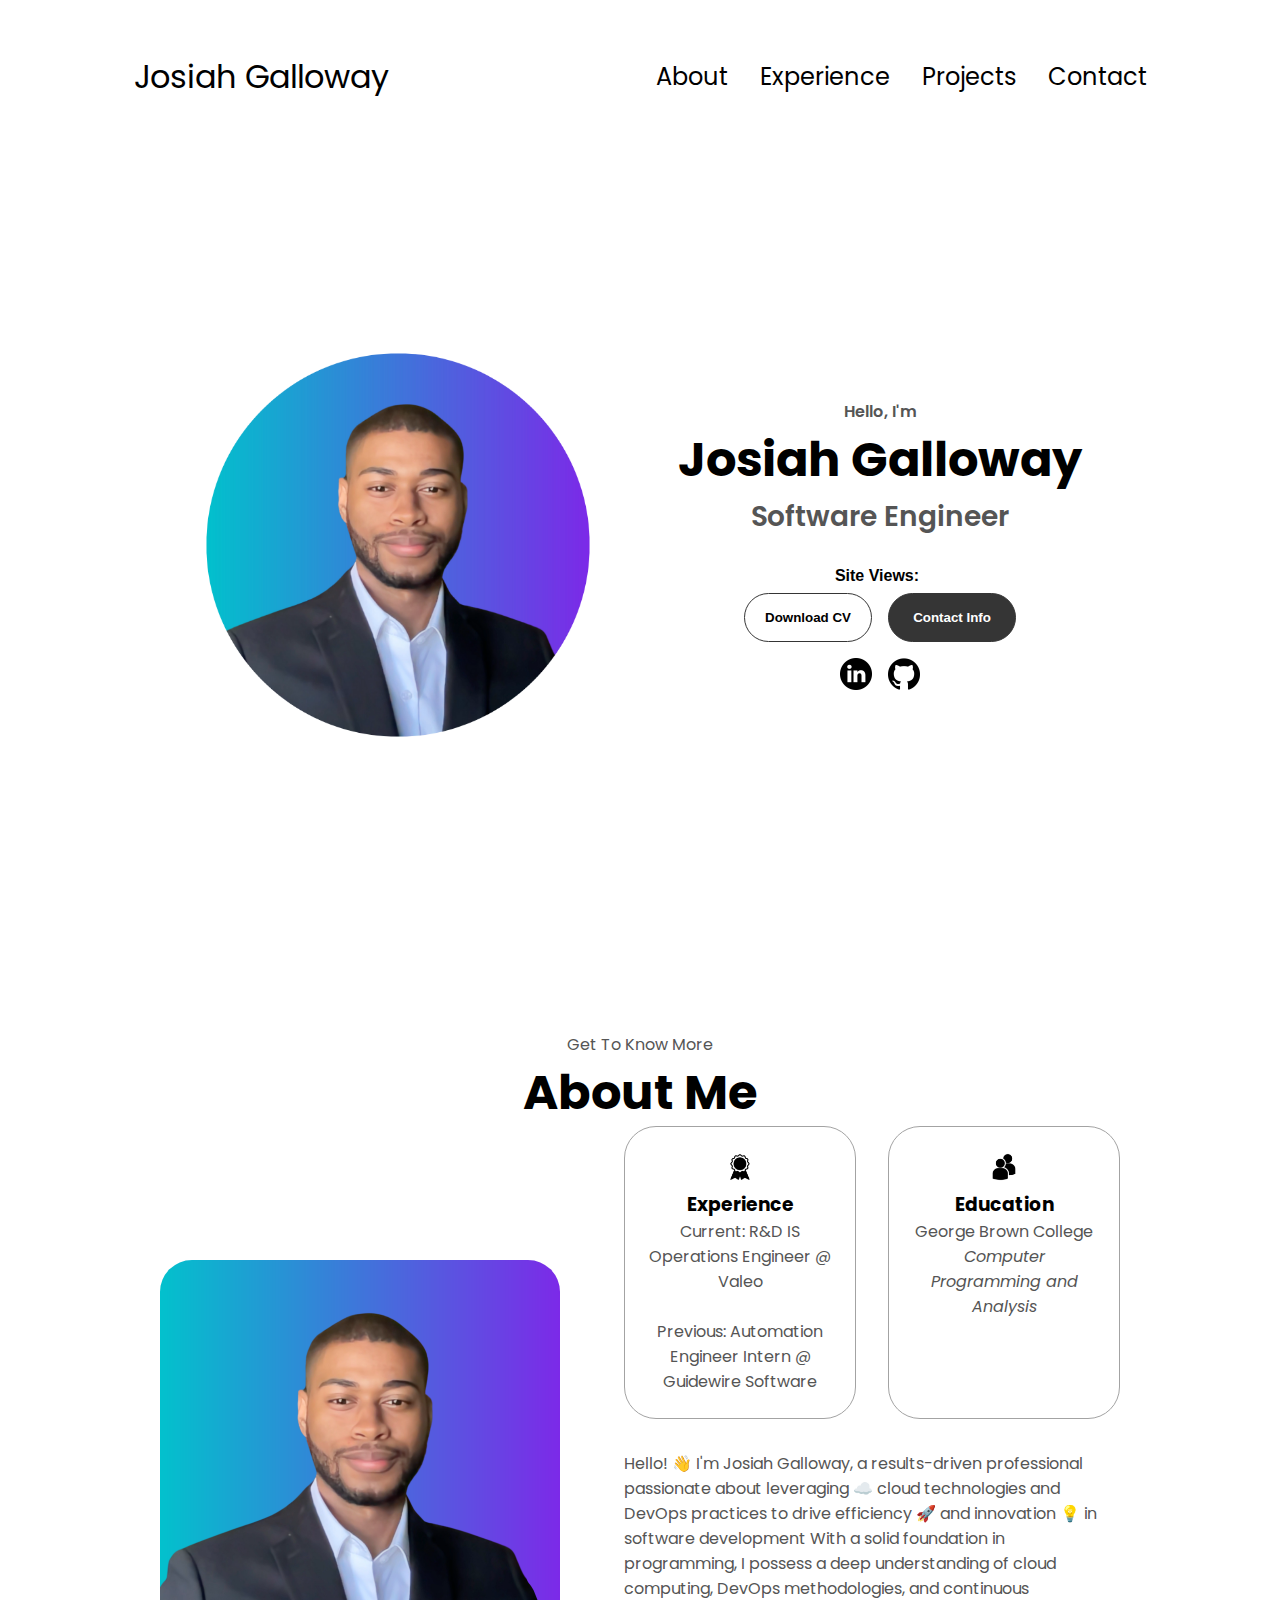
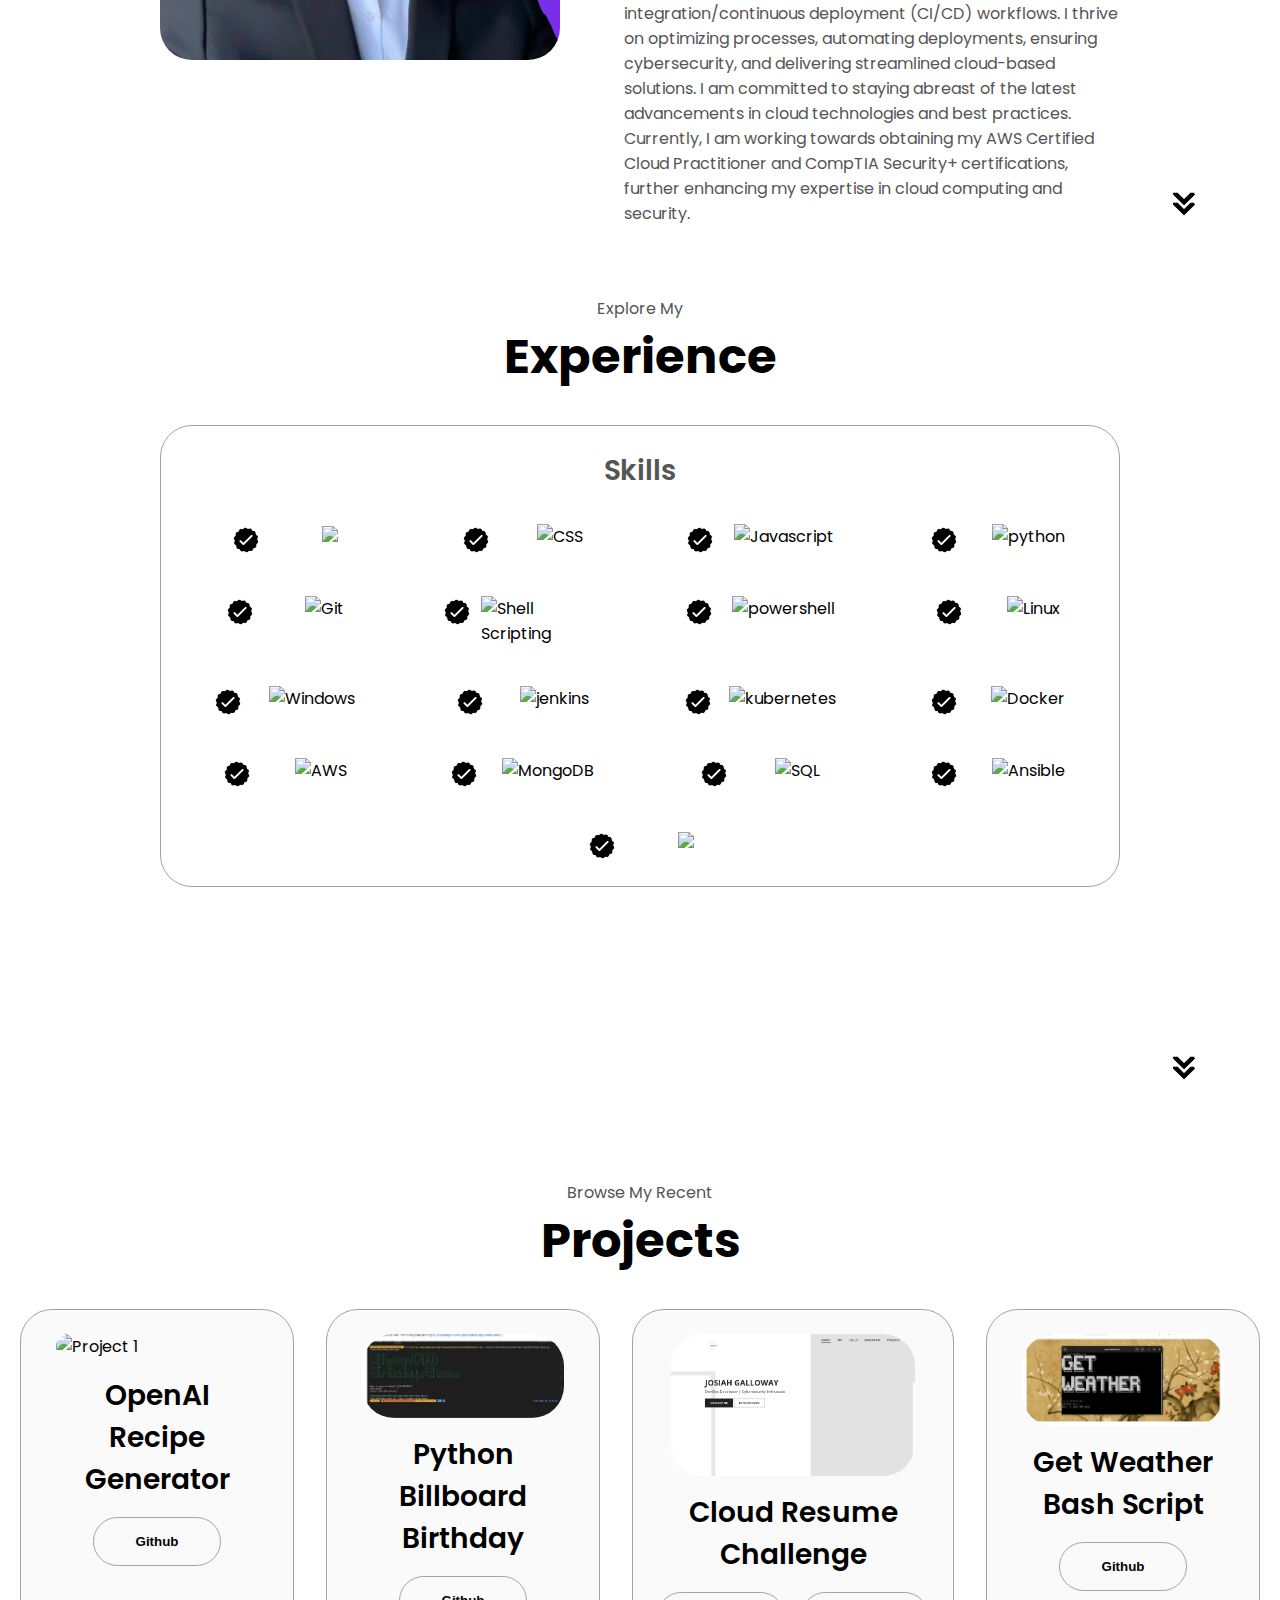
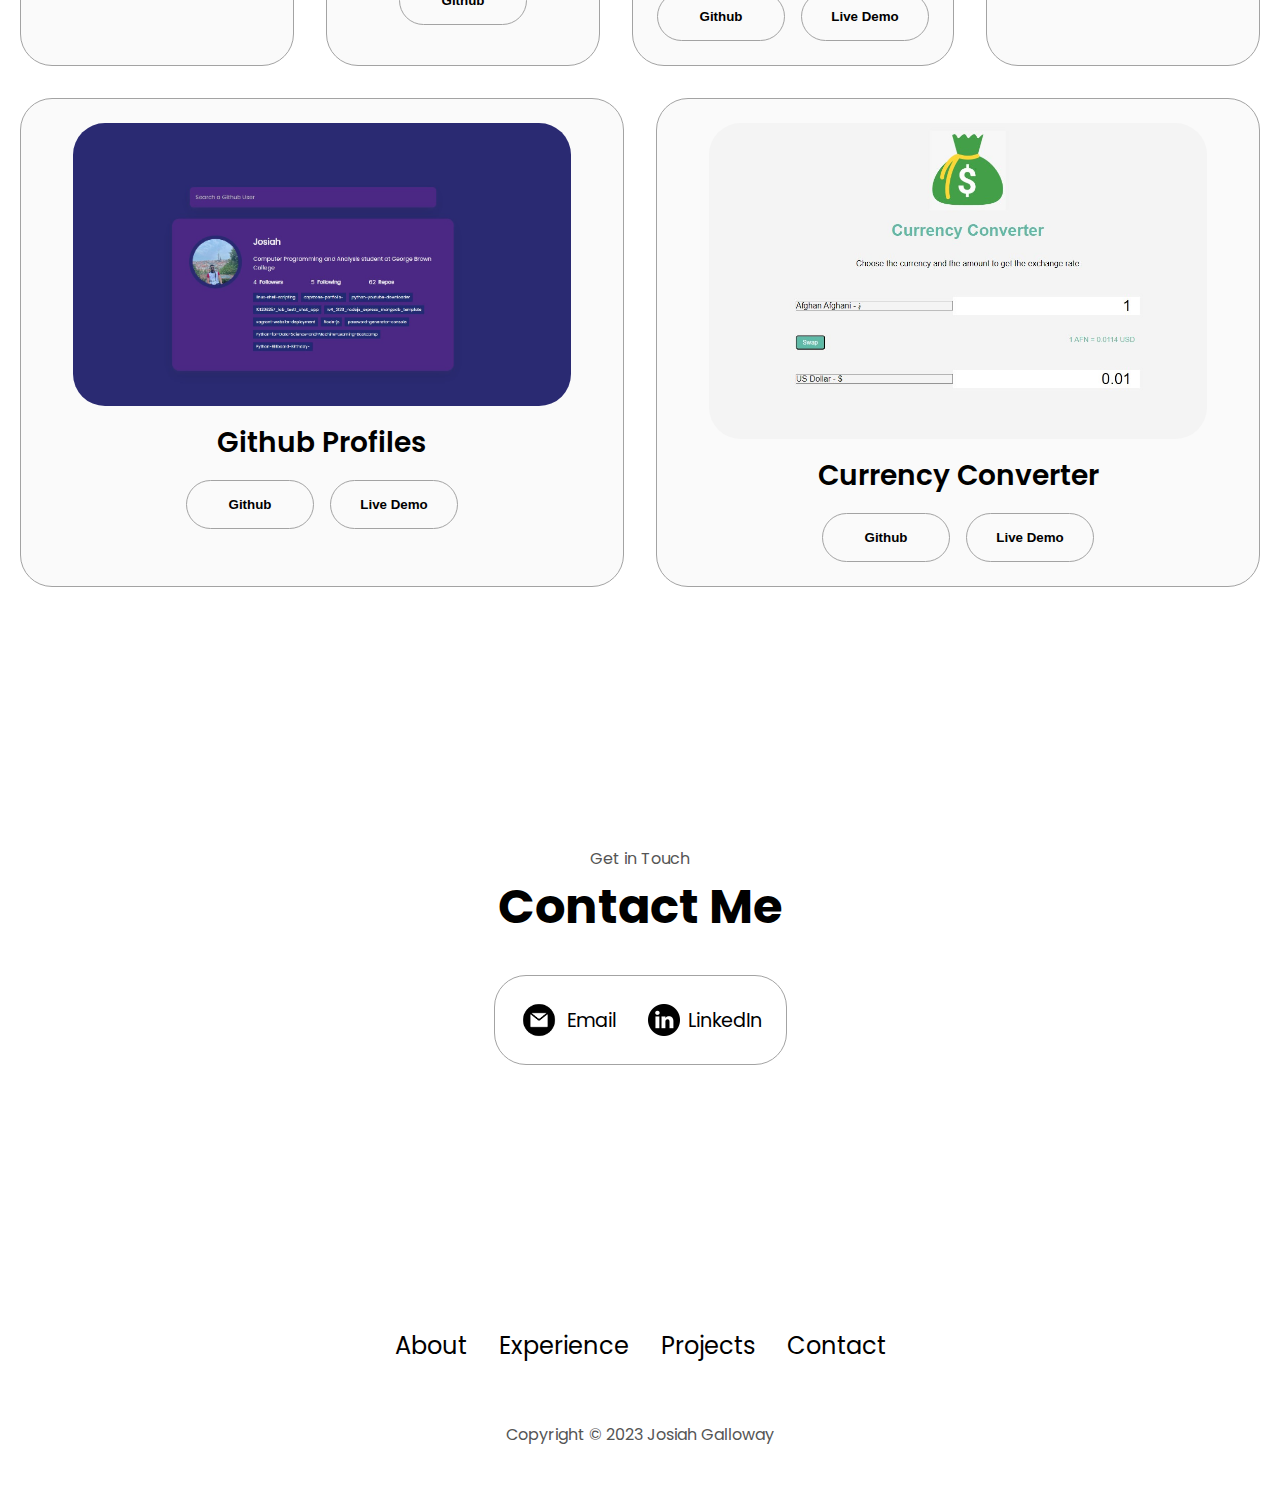
==== site/index.html @ fba03e3a "Updated current job" ====
<!DOCTYPE html>
<html lang="en">
  <head>
    <meta charset="UTF-8" />
    <meta http-equiv="X-UA-Compatible" content="IE=edge" />
    <meta name="viewport" content="width=device-width, initial-scale=1.0" />
    <title>My Portfolio</title>
    <link rel="stylesheet" href="style.css" />
    <link rel="stylesheet" href="mediaqueries.css" />
  </head>
  <body>
    <nav id="desktop-nav">
      <div class="logo">Josiah Galloway</div>
      <div>
        <ul class="nav-links">
          <li><a href="#about">About</a></li>
          <li><a href="#experience">Experience</a></li>
          <li><a href="#projects">Projects</a></li>
          <li><a href="#contact">Contact</a></li>
        </ul>
      </div>
    </nav>
    <nav id="hamburger-nav">
      <div class="logo">Josiah Galloway</div>
      <div class="hamburger-menu">
        <div class="hamburger-icon" onclick="toggleMenu()">
          <span></span>
          <span></span>
          <span></span>
        </div>
        <div class="menu-links">
          <li><a href="#about" onclick="toggleMenu()">About</a></li>
          <li><a href="#experience" onclick="toggleMenu()">Experience</a></li>
          <li><a href="#projects" onclick="toggleMenu()">Projects</a></li>
          <li><a href="#contact" onclick="toggleMenu()">Contact</a></li>
        </div>
      </div>
    </nav>
    <section id="profile">
      <div class="section__pic-container">
        <img src="./assets/profile-pic.png" alt="John Doe profile picture" />
      </div>
      <div class="section__text">
        <p class="section__text__p1">Hello, I'm</p>
        <h1 class="title">Josiah Galloway</h1>
        <p class="section__text__p2">Software Engineer</p>
        <div class="counter-number">
          <span class="counter-label">Site Views:</span>
          <span class="counter-value"></span>
        </div>
        <div class="btn-container">
          <button
            class="btn btn-color-2"
            onclick="window.open('https://www.dropbox.com/scl/fi/fxc3a1c28f8362hb5xcag/josiah-galloway-resume.pdf?rlkey=epfnj9c751w9txnkxycjwd8m3&dl=0')"
          >
            Download CV
          </button>
          <button class="btn btn-color-1" onclick="location.href='./#contact'">
            Contact Info
          </button>
        </div>
        <div id="socials-container">
          <img
            src="./assets/linkedin.png"
            alt="My LinkedIn profile"
            class="icon"
            onclick="location.href='https://www.linkedin.com/in/josiah-galloway/'"
            target="_blank"
          />
          <img
            src="./assets/github.png"
            alt="My Github profile"
            class="icon"
            onclick="location.href='https://github.com/josiah34'"
          />
        </div>
      </div>
    </section>
    <section id="about">
      <p class="section__text__p1">Get To Know More</p>
      <h1 class="title">About Me</h1>
      <div class="section-container">
        <div class="section__pic-container">
          <img
            src="./assets/about-pic.png"
            alt="Profile picture"
            class="about-pic"
          />
        </div>
        <div class="about-details-container">
          <div class="about-containers">
            <div class="details-container">
              <img
                src="./assets/experience.png"
                alt="Experience icon"
                class="icon"
              />
              <h3>Experience</h3>
              <p>Current: R&D IS Operations Engineer @ Valeo</p>
              <br />
              <p>Previous: Automation Engineer Intern @ Guidewire Software</p>
            </div>
            <div class="details-container">
              <img
                src="./assets/education.png"
                alt="Education icon"
                class="icon"
              />
              <h3>Education</h3>
              <p>George Brown College</p>
              <p><i>Computer Programming and Analysis</i></p>
            </div>
          </div>
          <div class="text-container">
            <p>
              Hello! 👋 I'm Josiah Galloway, a results-driven professional passionate about leveraging ☁️ cloud technologies and DevOps practices to drive efficiency 🚀 and innovation 💡 in software development

              With a solid foundation in programming, I possess a deep understanding of cloud computing, DevOps methodologies, and continuous integration/continuous deployment (CI/CD) workflows. I thrive on optimizing processes, automating deployments, ensuring cybersecurity, and delivering streamlined cloud-based solutions.
              
              I am committed to staying abreast of the latest advancements in cloud technologies and best practices. Currently, I am working towards obtaining my AWS Certified Cloud Practitioner and CompTIA Security+ certifications, further enhancing my expertise in cloud computing and security.
              
          </div>
        </div>
      </div>
      <img
        src="./assets/arrow.png"
        alt="Arrow icon"
        class="icon arrow"
        onclick="location.href='./#experience'"
      />
    </section>
    <section id="experience">
      <p class="section__text__p1">Explore My</p>
      <h1 class="title">Experience</h1>
      <div class="experience-details-container">
        <div class="about-containers">
          <div class="details-container">
            <h2 class="experience-sub-title">Skills</h2>
            <div class="article-container">
              <article>
                <img
                  src="./assets/checkmark.png"
                  alt="Experience icon"
                  class="icon"
                />
                <div>
                  <img
                    src="https://img.shields.io/badge/html5-%23E34F26.svg?style=for-the-badge&logo=html5&logoColor=white"
                  />
                </div>
              </article>
              <article>
                <img
                  src="./assets/checkmark.png"
                  alt="Experience icon"
                  class="icon"
                />
                <div>
                  <img
                    src="https://img.shields.io/badge/css3-%231572B6.svg?style=for-the-badge&logo=css3&logoColor=white"
                    alt="CSS"
                  />
                </div>
              </article>
              <article>
                <img
                  src="./assets/checkmark.png"
                  alt="Experience icon"
                  class="icon"
                />
                <div>
                  <img
                    src="https://img.shields.io/badge/javascript-%23323330.svg?style=for-the-badge&logo=javascript&logoColor=%23F7DF1E"
                    alt="Javascript"
                  />
                </div>
              </article>
              <article>
                <img
                  src="./assets/checkmark.png"
                  alt="Experience icon"
                  class="icon"
                />
                <div>
                  <img
                    src="https://img.shields.io/badge/python-3670A0?style=for-the-badge&logo=python&logoColor=ffdd54"
                    alt="python"
                  />
                </div>
              </article>
              <article>
                <img
                  src="./assets/checkmark.png"
                  alt="Experience icon"
                  class="icon"
                />
                <div>
                  <img
                    src="https://img.shields.io/badge/git-%23F05033.svg?style=for-the-badge&logo=git&logoColor=white"
                    alt="Git"
                  />
                </div>
              </article>
              <article>
                <img
                  src="./assets/checkmark.png"
                  alt="Experience icon"
                  class="icon"
                />
                <div>
                  <img
                    src="https://img.shields.io/badge/shell_script-%23121011.svg?style=for-the-badge&logo=gnu-bash&logoColor=white"
                    alt="Shell Scripting"
                  />
                </div>
              </article>
              <article>
                <img
                  src="./assets/checkmark.png"
                  alt="Experience icon"
                  class="icon"
                />
                <div>
                  <img
                    src="https://img.shields.io/badge/PowerShell-%235391FE.svg?style=for-the-badge&logo=powershell&logoColor=white"
                    alt="powershell"
                  />
                </div>
              </article>
              <article>
                <img
                  src="./assets/checkmark.png"
                  alt="Experience icon"
                  class="icon"
                />
                <div>
                  <img
                    src="https://img.shields.io/badge/Linux-FCC624?style=for-the-badge&logo=linux&logoColor=black"
                    alt="Linux"
                  />
                </div>
              </article>
              <article>
                <img
                  src="./assets/checkmark.png"
                  alt="Experience icon"
                  class="icon"
                />
                <div>
                  <img
                    src="https://img.shields.io/badge/Windows-0078D6?style=for-the-badge&logo=windows&logoColor=white"
                    alt="Windows"
                  />
                </div>
              </article>
              <article>
                <img
                  src="./assets/checkmark.png"
                  alt="Experience icon"
                  class="icon"
                />
                <div>
                  <img
                    src="https://img.shields.io/badge/jenkins-%232C5263.svg?style=for-the-badge&logo=jenkins&logoColor=white"
                    alt="jenkins"
                  />
                </div>
              </article>
              <article>
                <img
                  src="./assets/checkmark.png"
                  alt="Experience icon"
                  class="icon"
                />
                <div>
                  <img
                    src="https://img.shields.io/badge/kubernetes-%23326ce5.svg?style=for-the-badge&logo=kubernetes&logoColor=white"
                    alt="kubernetes"
                  />
                </div>
              </article>
              <article>
                <img
                  src="./assets/checkmark.png"
                  alt="Experience icon"
                  class="icon"
                />
                <div>
                  <img
                    src="https://img.shields.io/badge/docker-%230db7ed.svg?style=for-the-badge&logo=docker&logoColor=white"
                    alt="Docker"
                  />
                </div>
              </article>
              <article>
                <img
                  src="./assets/checkmark.png"
                  alt="Experience icon"
                  class="icon"
                />
                <div>
                  <img
                    src="https://img.shields.io/badge/AWS-%23FF9900.svg?style=for-the-badge&logo=amazon-aws&logoColor=white"
                    alt="AWS"
                  />
                </div>
              </article>
              <article>
                <img
                  src="./assets/checkmark.png"
                  alt="Experience icon"
                  class="icon"
                />
                <div>
                  <img
                    src="https://img.shields.io/badge/MongoDB-%234ea94b.svg?style=for-the-badge&logo=mongodb&logoColor=white"
                    alt="MongoDB"
                  />
                </div>
              </article>
              <article>
                <img
                  src="./assets/checkmark.png"
                  alt="Experience icon"
                  class="icon"
                />
                <div>
                  <img
                    src="https://img.shields.io/badge/mysql-%2300f.svg?style=for-the-badge&logo=mysql&logoColor=white"
                    alt="SQL"
                  />
                </div>
              </article>
              <article>
                <img
                  src="./assets/checkmark.png"
                  alt="Experience icon"
                  class="icon"
                />
                <div>
                  <img
                    src="https://img.shields.io/badge/Ansible-000000?style=for-the-badge&logo=ansible&logoColor=white"
                    alt="Ansible"
                  />
                </div>
              </article>
              <article>
                <img
                  src="./assets/checkmark.png"
                  alt="Experience icon"
                  class="icon"
                />
                <div>
                  <img
                    src="https://img.shields.io/badge/Terraform-7B42BC?style=for-the-badge&logo=terraform&logoColor=white"
                  />
                </div>
              </article>
            </div>
          </div>
        </div>
      </div>
      <img
        src="./assets/arrow.png"
        alt="Arrow icon"
        class="icon arrow"
        onclick="location.href='./#projects'"
      />
    </section>
    
    <section id="projects">
      <p class="section__text__p1">Browse My Recent</p>
      <h1 class="title">Projects</h1>
      <div class="experience-details-container">
        <div class="about-containers">
          <div class="details-container color-container">
            <div class="article-container">
              <img
                src="./assets/recipe-generator.gif"
                alt="Project 1"
                class="project-img"
              />
            </div>
            <h2 class="experience-sub-title project-title">
              OpenAI Recipe Generator
            </h2>
            <div class="btn-container">
              <button
                class="btn btn-color-2 project-btn"
                onclick="location.href='https://github.com/josiah34/openai_recipe_generator'"
              >
                Github
              </button>
            </div>
          </div>
          <div class="details-container color-container">
            <div class="article-container">
              <img
                src="./assets/birthday-album.jpg"
                alt="Project 2"
                class="project-img"
              />
            </div>
            <h2 class="experience-sub-title project-title">
              Python Billboard Birthday
            </h2>
            <div class="btn-container">
              <button
                class="btn btn-color-2 project-btn"
                onclick="location.href='https://github.com/josiah34/Python-Billboard-Birthday-'"
              >
                Github
              </button>
              <!-- <button
                class="btn btn-color-2 project-btn"
                onclick="location.href='https://github.com/'"
              >
                Live Demo
              </button> -->
            </div>
          </div>
          <div class="details-container color-container">
            <div class="article-container">
              <img
                src="./assets/cloud-resume.png"
                alt="Project 3"
                class="project-img"
              />
            </div>
            <h2 class="experience-sub-title project-title">
              Cloud Resume Challenge
            </h2>
            <div class="btn-container">
              <button
                class="btn btn-color-2 project-btn"
                onclick="location.href='https://github.com/josiah34/cloud-resume-challenge'"
              >
                Github
              </button>
              <button
                class="btn btn-color-2 project-btn"
                onclick="location.href='https://resume.josiah-galloway.ca/'"
              >
                Live Demo
              </button>
            </div>
          </div>
          <div class="details-container color-container">
            <div class="article-container">
              <img
                src="./assets/get-weather.jpg"
                alt="Project 4"
                class="project-img"
              />
            </div>
            <h2 class="experience-sub-title project-title">
              Get Weather Bash Script
            </h2>
            <div class="btn-container">
              <button
                class="btn btn-color-2 project-btn"
                onclick="location.href='https://github.com/josiah34/linux-shell-scripting'"
              >
                Github
              </button>
              <!-- <button
                class="btn btn-color-2 project-btn"
                onclick="location.href='https://github.com/'"
              >
                Live Demo
              </button> -->
            </div>
          </div>
          <div class="details-container color-container">
            <div class="article-container">
              <img
                src="./assets/github-profile.jpg"
                alt="Project 5"
                class="project-img"
              />
            </div>
            <h2 class="experience-sub-title project-title">Github Profiles</h2>
            <div class="btn-container">
              <button
                class="btn btn-color-2 project-btn"
                onclick="location.href='https://github.com/josiah34/github-profiles'"
              >
                Github
              </button>
              <button
                class="btn btn-color-2 project-btn"
                onclick="location.href='https://josiah34.github.io/github-profiles/'"
              >
                Live Demo
              </button>
            </div>
          </div>
          <div class="details-container color-container">
            <div class="article-container">
              <img
                src="./assets/currency-converter.jpg"
                alt="Project 6"
                class="project-img"
              />
            </div>
            <h2 class="experience-sub-title project-title">
              Currency Converter
            </h2>
            <div class="btn-container">
              <button
                class="btn btn-color-2 project-btn"
                onclick="location.href='https://github.com/josiah34/currency-exchange'"
              >
                Github
              </button>
              <button
                class="btn btn-color-2 project-btn"
                onclick="location.href='https://josiah34.github.io/currency-exchange/'"
              >
                Live Demo
              </button>
            </div>
          </div>
        </div>
      </div>
      <img
        src="./assets/arrow.png"
        alt="Arrow icon"
        class="icon arrow"
        onclick="location.href='./#projects'"
      />
    </section>
    <section id="contact">
      <p class="section__text__p1">Get in Touch</p>
      <h1 class="title">Contact Me</h1>
      <div class="contact-info-upper-container">
        <div class="contact-info-container">
          <img
            src="./assets/email.png"
            alt="Email icon"
            class="icon contact-icon email-icon"
            onclick="location.href='mailto:josiah.galloway37@gmail.com';"
          />
          <p><a href="mailto:josiah.galloway37@gmail.com">Email</a></p>
        </div>
        <div class="contact-info-container">
          <img
            src="./assets/linkedin.png"
            alt="LinkedIn icon"
            class="icon contact-icon"
            onclick="location.href='https://www.linkedin.com/in/josiah-galloway/'"
          />
          <p>
            <a href="https://www.linkedin.com/in/josiah-galloway/">LinkedIn</a>
          </p>
        </div>
      </div>
    </section>
    <footer>
      <nav>
        <div class="nav-links-container">
          <ul class="nav-links">
            <li><a href="#about">About</a></li>
            <li><a href="#experience">Experience</a></li>
            <li><a href="#projects">Projects</a></li>
            <li><a href="#contact">Contact</a></li>
          </ul>
        </div>
      </nav>
      <p>Copyright &#169; 2023 Josiah Galloway</p>
    </footer>
    <script src="script.js"></script>
    <script src="counter.js"></script>
  </body>
</html>
---- site/style.css ----
/* GENERAL */

@import url("https://fonts.googleapis.com/css2?family=Poppins:wght@300;400;500;600&display=swap");

* {
  margin: 0;
  padding: 0;
}

body {
  font-family: "Poppins", sans-serif;
}

html {
  scroll-behavior: smooth;
}

p {
  color: rgb(85, 85, 85);
}

/* TRANSITION */

a,
.btn {
  transition: all 300ms ease;
}

/* COUNTER */

.counter-number {
  margin-top: 1%;
  display: inline-block;
  background-color: #ffffff;
  padding: 8px 12px;
  border-radius: 4px;
  font-family: Arial, sans-serif;
}

.counter-label {
  font-weight: bold;
  margin-right: 6px;
}

.counter-value {
  color: black;
}


/* DESKTOP NAV */

nav,
.nav-links {
  display: flex;
}

nav {
  justify-content: space-around;
  align-items: center;
  height: 17vh;
}

.nav-links {
  gap: 2rem;
  list-style: none;
  font-size: 1.5rem;
}

a {
  color: black;
  text-decoration: none;
  text-decoration-color: white;
}

a:hover {
  color: grey;
  text-decoration: underline;
  text-underline-offset: 1rem;
  text-decoration-color: rgb(181, 181, 181);
}

.logo {
  font-size: 2rem;
}

.logo:hover {
  cursor: default;
}

/* HAMBURGER MENU */

#hamburger-nav {
  display: none;
}

.hamburger-menu {
  position: relative;
  display: inline-block;
}

.hamburger-icon {
  display: flex;
  flex-direction: column;
  justify-content: space-between;
  height: 24px;
  width: 30px;
  cursor: pointer;
}

.hamburger-icon span {
  width: 100%;
  height: 2px;
  background-color: black;
  transition: all 0.3 ease-in-out;
}

.menu-links {
  position: absolute;
  top: 100%;
  right: 0;
  background-color: white;
  width: fit-content;
  max-height: 0;
  overflow: hidden;
  transition: all 0.3 ease-in-out;
}

.menu-links a {
  display: block;
  padding: 10px;
  text-align: center;
  font-size: 1.5rem;
  color: black;
  text-decoration: none;
  transition: all 0.3 ease-in-out;
}

.menu-links li {
  list-style: none;
}

.menu-links.open {
  max-height: 300px;
}

.hamburger-icon.open span:first-child {
  transform: rotate(45deg) translate(10px, 5px);
}

.hamburger-icon.open span:nth-child(2) {
  opacity: 0;
}

.hamburger-icon.open span:last-child {
  transform: rotate(-45deg) translate(10px, -5px);
}

.hamburger-icon span:first-child {
  transform: none;
}

.hamburger-icon span:first-child {
  opacity: 1;
}

.hamburger-icon span:first-child {
  transform: none;
}

/* SECTIONS */

section {
  padding-top: 4vh;
  height: 96vh;
  margin: 0 10rem;
  box-sizing: border-box;
  min-height: fit-content;
}

.section-container {
  display: flex;
}

/* PROFILE SECTION */

#profile {
  display: flex;
  justify-content: center;
  gap: 5rem;
  height: 80vh;
}

.section__pic-container {
  display: flex;
  height: 400px;
  width: 400px;
  margin: auto 0;
}

.section__text {
  align-self: center;
  text-align: center;
}

.section__text p {
  font-weight: 600;
}

.section__text__p1 {
  text-align: center;
}

.section__text__p2 {
  font-size: 1.75rem;
  margin-bottom: 1rem;
}

.title {
  font-size: 3rem;
  text-align: center;
}

#socials-container {
  display: flex;
  justify-content: center;
  margin-top: 1rem;
  gap: 1rem;
}

/* ICONS */

.icon {
  cursor: pointer;
  height: 2rem;
}

/* BUTTONS */

.btn-container {
  display: flex;
  justify-content: center;
  gap: 1rem;
}

.btn {
  font-weight: 600;
  transition: all 300ms ease;
  padding: 1rem;
  width: 8rem;
  border-radius: 2rem;
}

.btn-color-1,
.btn-color-2 {
  border: rgb(53, 53, 53) 0.1rem solid;
}

.btn-color-1:hover,
.btn-color-2:hover {
  cursor: pointer;
}

.btn-color-1,
.btn-color-2:hover {
  background: rgb(53, 53, 53);
  color: white;
}

.btn-color-1:hover {
  background: rgb(0, 0, 0);
}

.btn-color-2 {
  background: none;
}

.btn-color-2:hover {
  border: rgb(255, 255, 255) 0.1rem solid;
}

.btn-container {
  gap: 1rem;
}

/* ABOUT SECTION */

#about {
  position: relative;
}

.about-containers {
  gap: 2rem;
  margin-bottom: 2rem;
  margin-top: 2rem;
}

.about-details-container {
  justify-content: center;
  flex-direction: column;
}

.about-containers,
.about-details-container {
  display: flex;
}

.about-pic {
  border-radius: 2rem;
}

.arrow {
  position: absolute;
  right: -5rem;
  bottom: 2.5rem;
}

.details-container {
  padding: 1.5rem;
  flex: 1;
  background: white;
  border-radius: 2rem;
  border: rgb(53, 53, 53) 0.1rem solid;
  border-color: rgb(163, 163, 163);
  text-align: center;
}

.section-container {
  gap: 4rem;
  height: 80%;
}

.section__pic-container {
  height: 400px;
  width: 400px;
  margin: auto 0;
}

/* EXPERIENCE SECTION */

#experience {
  position: relative;
}

.experience-sub-title {
  color: rgb(85, 85, 85);
  font-weight: 600;
  font-size: 1.75rem;
  margin-bottom: 2rem;
}

.experience-details-container {
  display: flex;
  justify-content: center;
  flex-direction: column;
}

.article-container {
  display: flex;
  text-align: initial;
  flex-wrap: wrap;
  flex-direction: row;
  gap: 2.5rem;
  justify-content: space-around;
}

article {
  display: flex;
  width: 10rem;
  justify-content: space-around;
  gap: 0.5rem;
}

article .icon {
  cursor: default;
}

/* PROJECTS SECTION */

#projects {
  position: relative;
  margin: 20px;
}

.color-container {
  border-color: rgb(163, 163, 163);
  background: rgb(250, 250, 250);
}

.project-img {
  border-radius: 2rem;
  width: 90%;
  height: 90%;
}

.project-title {
  margin: 1rem;
  color: black;
}

.project-btn {
  color: black;
  border-color: rgb(163, 163, 163);
}

/* CONTACT */

#contact {
  display: flex;
  justify-content: center;
  flex-direction: column;
  height: 70vh;
}

.contact-info-upper-container {
  display: flex;
  justify-content: center;
  border-radius: 2rem;
  border: rgb(53, 53, 53) 0.1rem solid;
  border-color: rgb(163, 163, 163);
  background: (250, 250, 250);
  margin: 2rem auto;
  padding: 0.5rem;
}

.contact-info-container {
  display: flex;
  align-items: center;
  justify-content: center;
  gap: 0.5rem;
  margin: 1rem;
}

.contact-info-container p {
  font-size: larger;
}

.contact-icon {
  cursor: default;
}

.email-icon {
  height: 2.5rem;
}

/* FOOTER SECTION */

footer {
  height: 26vh;
  margin: 0 1rem;
}

footer p {
  text-align: center;
}
---- site/mediaqueries.css ----
@media screen and (max-width: 1400px) {
  #profile {
    height: 83vh;
    margin-bottom: 6rem;
  }
  .about-containers {
    flex-wrap: wrap;
  }
}

@media screen and (max-width: 1200px) {
  #desktop-nav {
    display: none;
  }
  #hamburger-nav {
    display: flex;
  }
  #experience,
  .experience-details-container {
    margin-top: 2rem;
  }
  #profile,
  .section-container {
    display: block;
  }
  .arrow {
    display: none;
  }
  section,
  .section-container {
    height: fit-content;
  }
  section {
    margin: 0 5%;
  }
  .section__pic-container {
    width: 275px;
    height: 275px;
    margin: 0 auto 2rem;
  }
  .about-containers {
    margin-top: 0;
  }
}

@media screen and (max-width: 600px) {
  #contact,
  footer {
    height: 40vh;
  }
  #profile {
    height: 83vh;
    margin-bottom: 0;
  }
  article {
    font-size: 1rem;
  }
  footer nav {
    height: fit-content;
    margin-bottom: 2rem;
  }
  .about-containers,
  .contact-info-upper-container,
  .btn-container {
    flex-wrap: wrap;
  }
  .contact-info-container {
    margin: 0;
  }
  .contact-info-container p,
  .nav-links li a {
    font-size: 1rem;
  }
  .experience-sub-title {
    font-size: 1.25rem;
  }
  .logo {
    font-size: 1.5rem;
  }
  .nav-links {
    flex-direction: column;
    gap: 0.5rem;
    text-align: center;
  }
  .section__pic-container {
    width: auto;
    height: 46vw;
    justify-content: center;
  }
  .section__text__p2 {
    font-size: 1.25rem;
  }
  .title {
    font-size: 2rem;
  }
  .text-container {
    text-align: justify;
  }
}
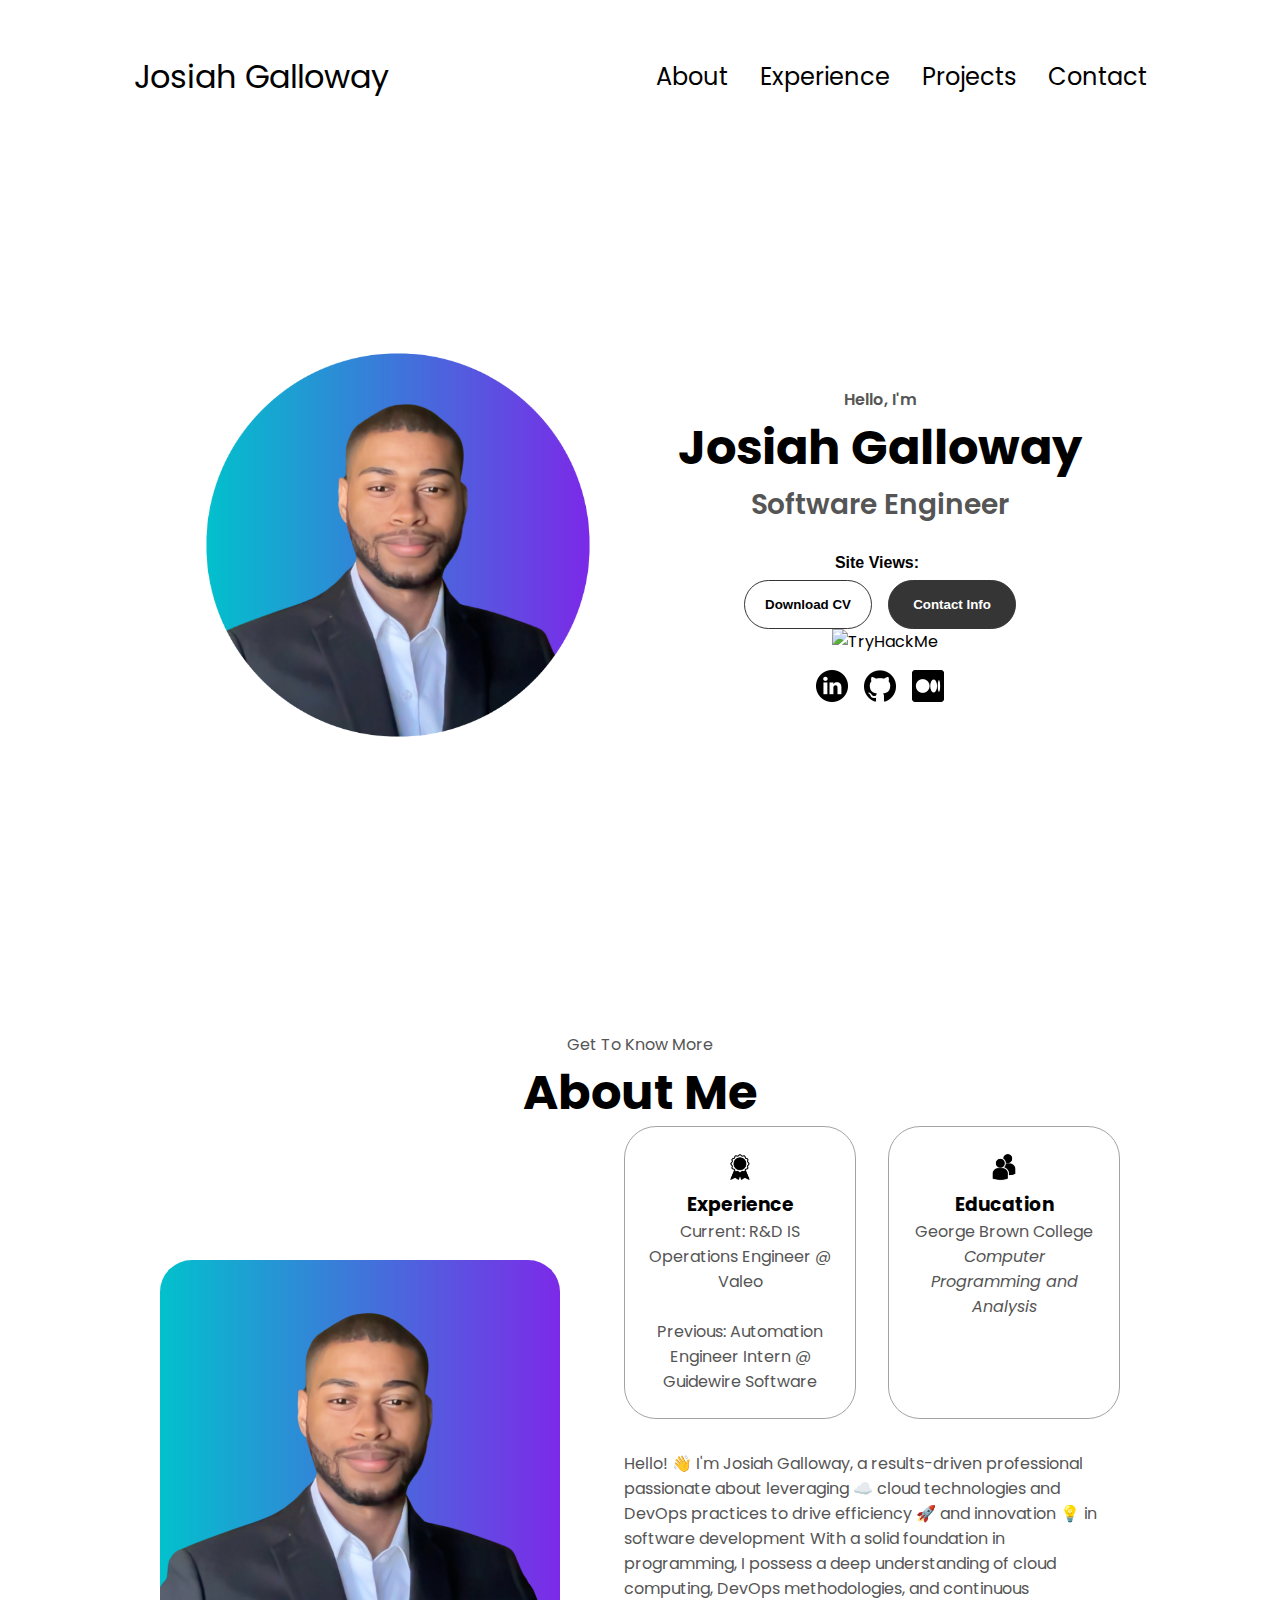
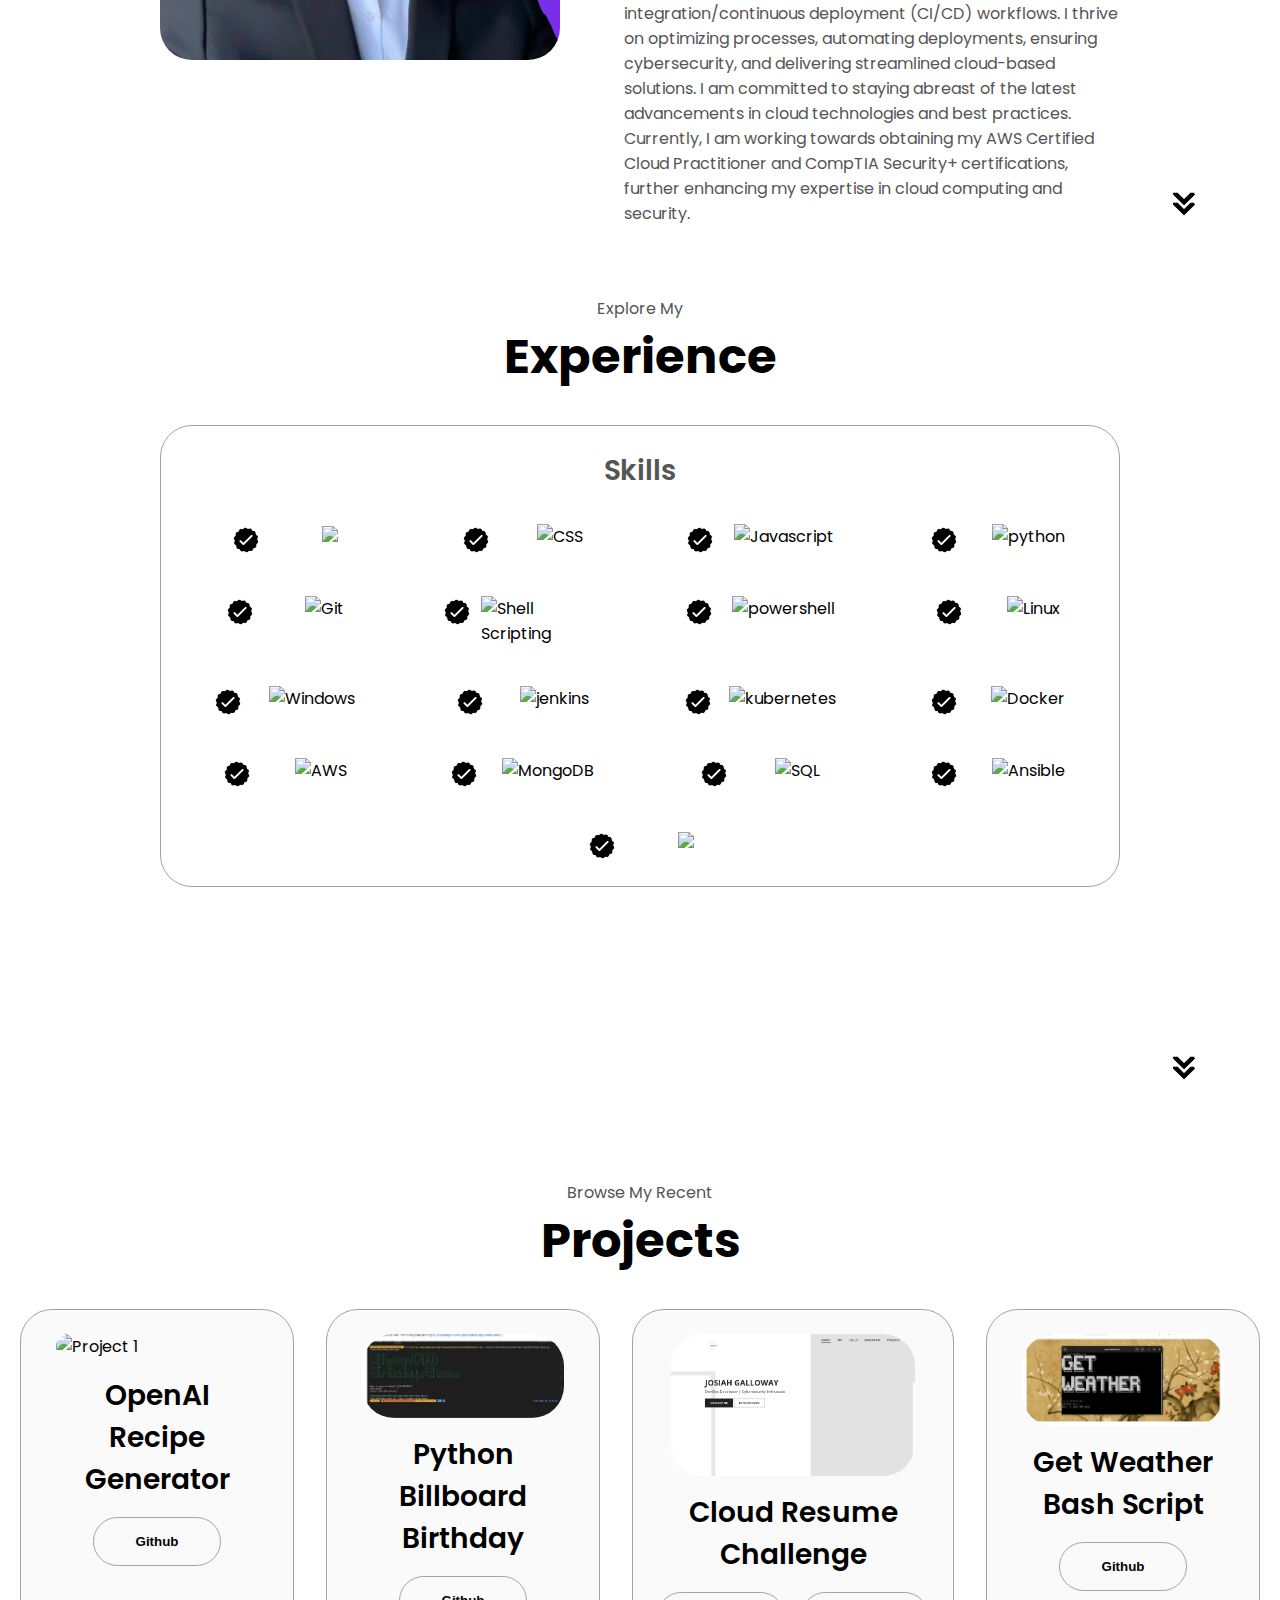
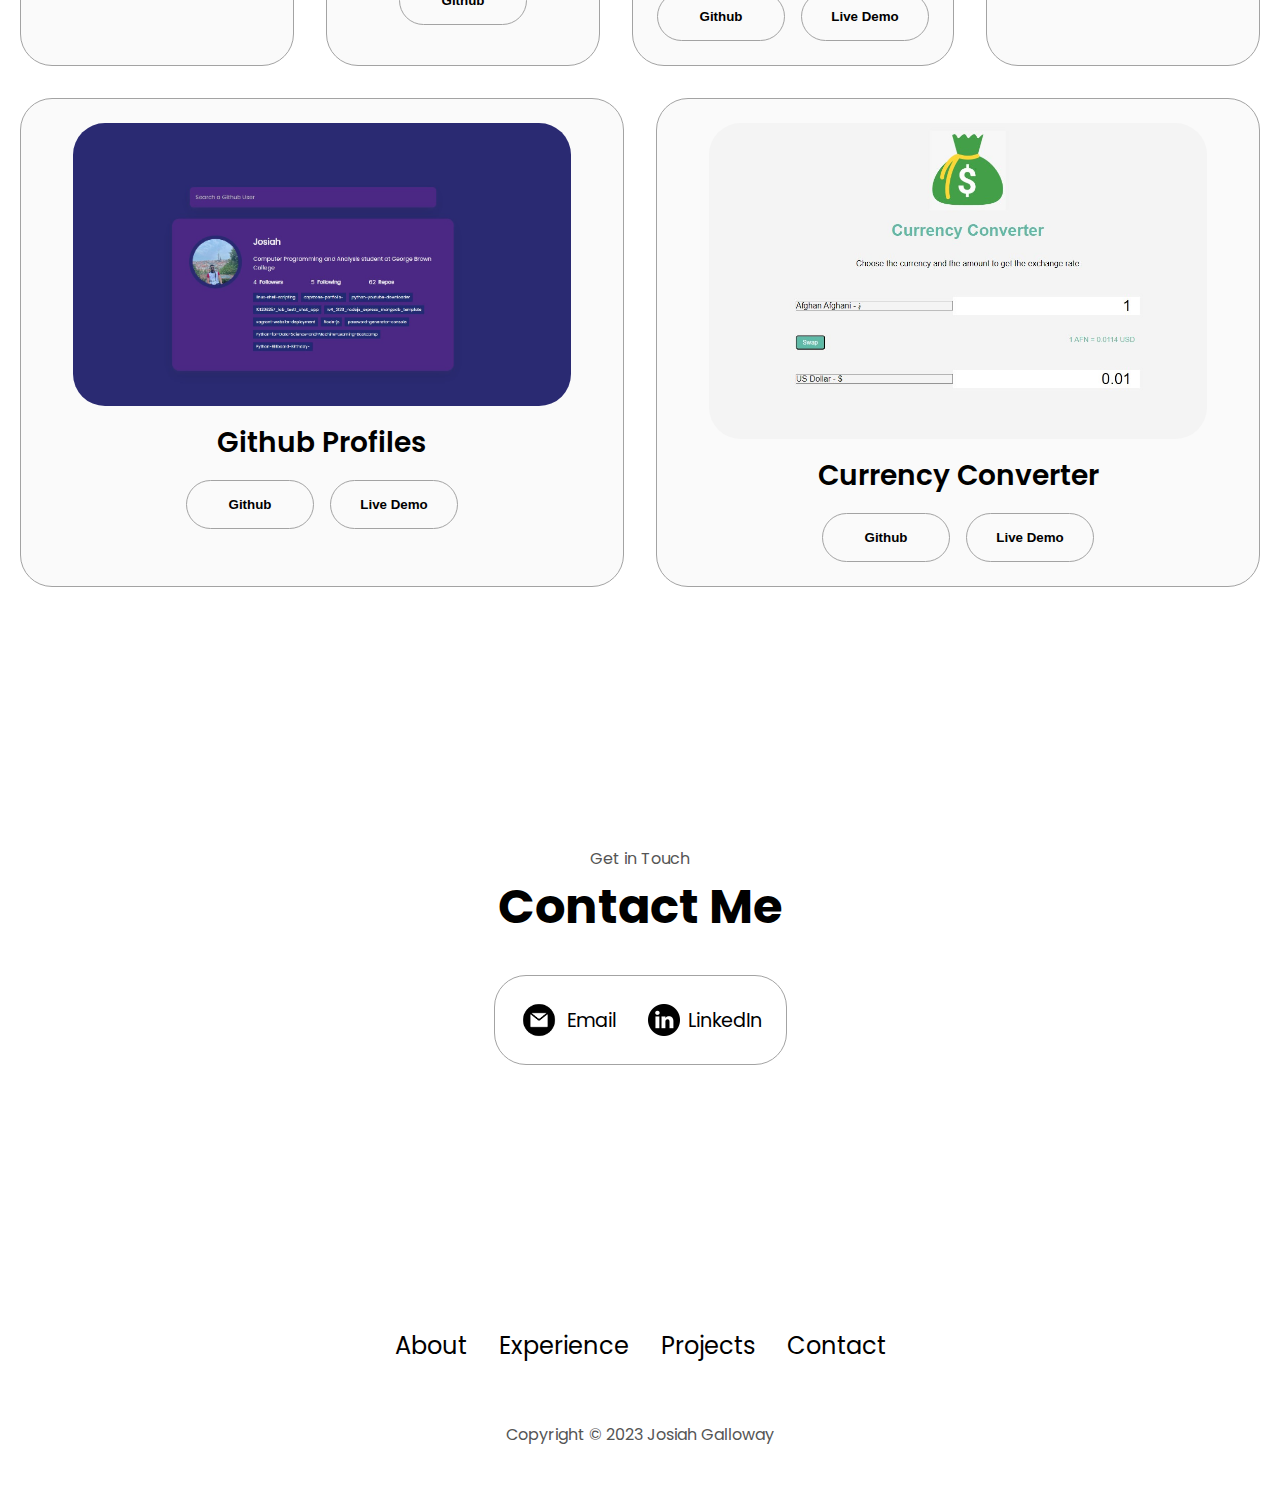
==== commit 9b03704d: "Added medium link and TryHackMe Badge" ====
--- a/site/index.html
+++ b/site/index.html
@@ -59,6 +59,14 @@
             Contact Info
           </button>
         </div>
+        <div align="center">
+          <a style="margin-left: 10px;"  target="_blank" href="https://tryhackme.com/p/joe37">
+            <img src="https://tryhackme-badges.s3.amazonaws.com/joe37.png" alt="TryHackMe"></a>
+           </div>
+           
+           <div align="center">
+
+
         <div id="socials-container">
           <img
             src="./assets/linkedin.png"
@@ -73,6 +81,12 @@
             class="icon"
             onclick="location.href='https://github.com/josiah34'"
           />
+          <img
+          src="./assets/medium.png"
+          alt="My Medium profile"
+          class="icon"
+          onclick="location.href='https://medium.com/@josiah.galloway'"
+        />
         </div>
       </div>
     </section>
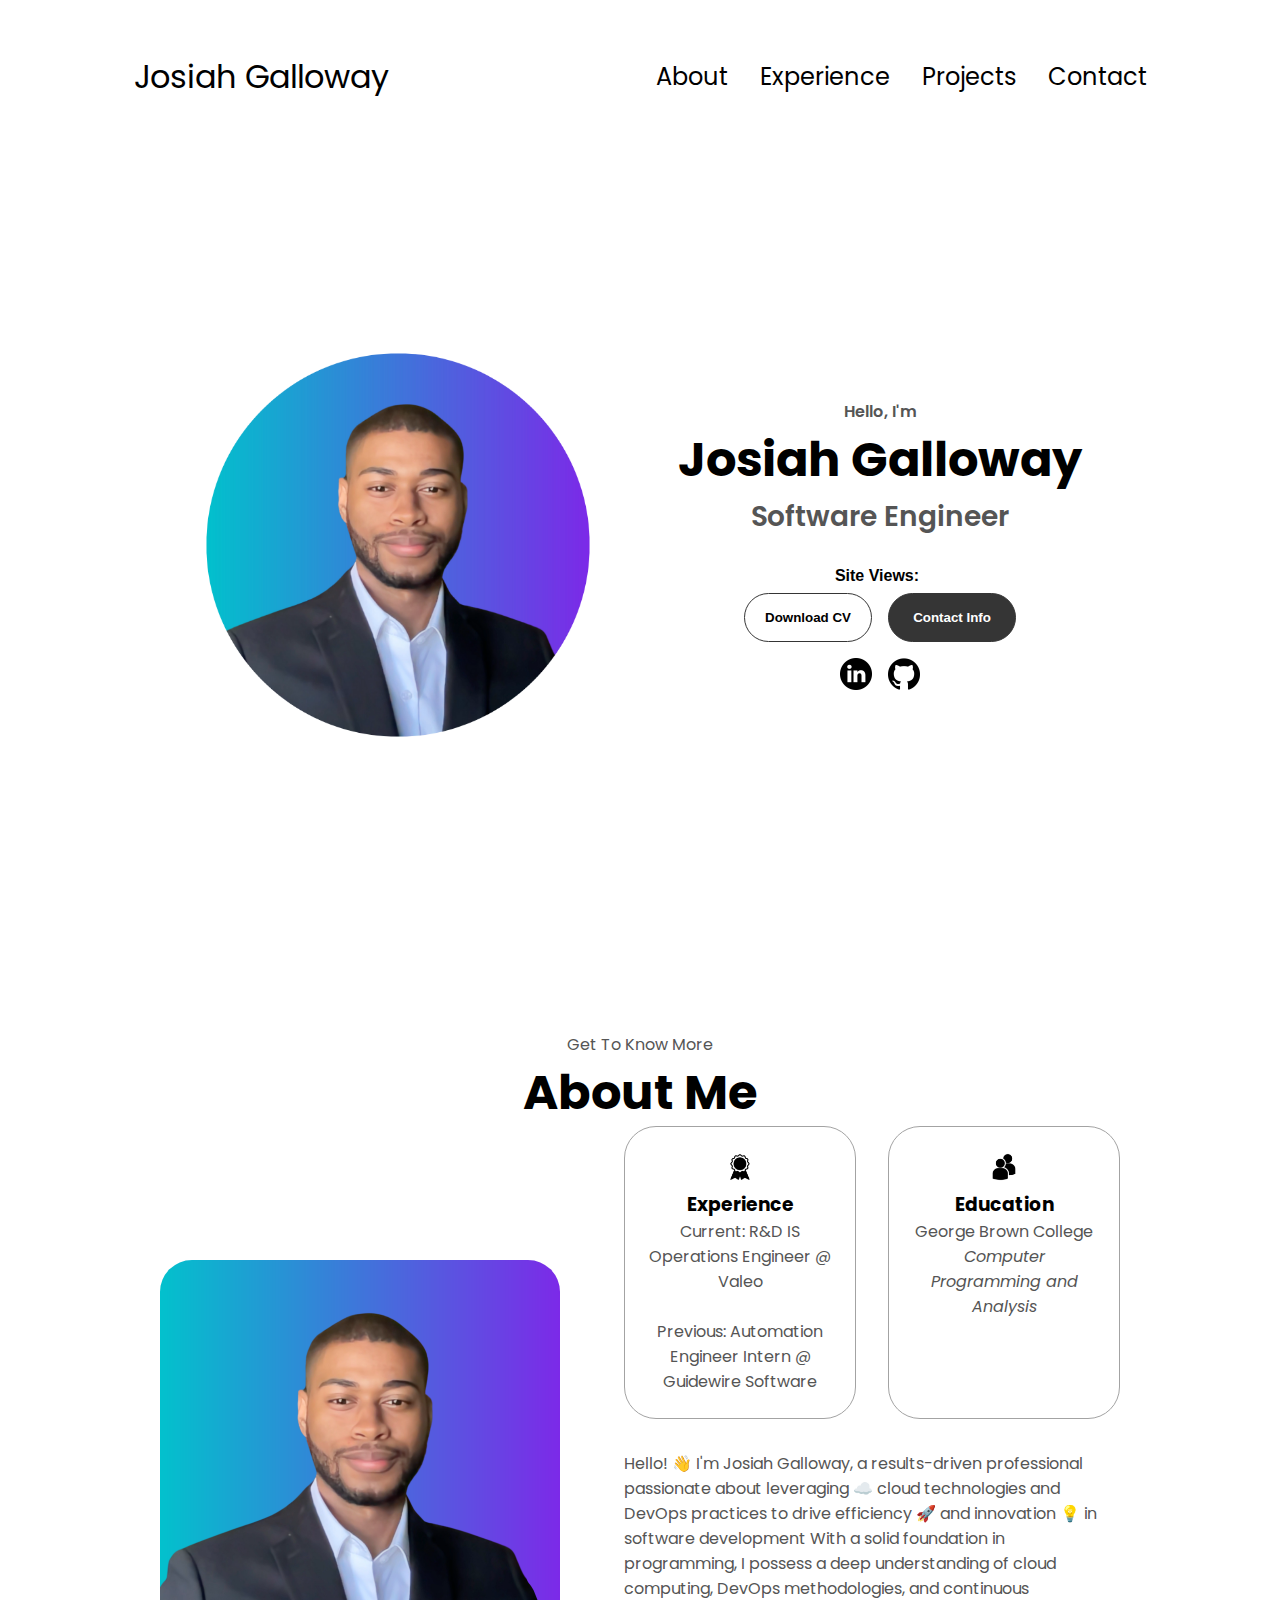
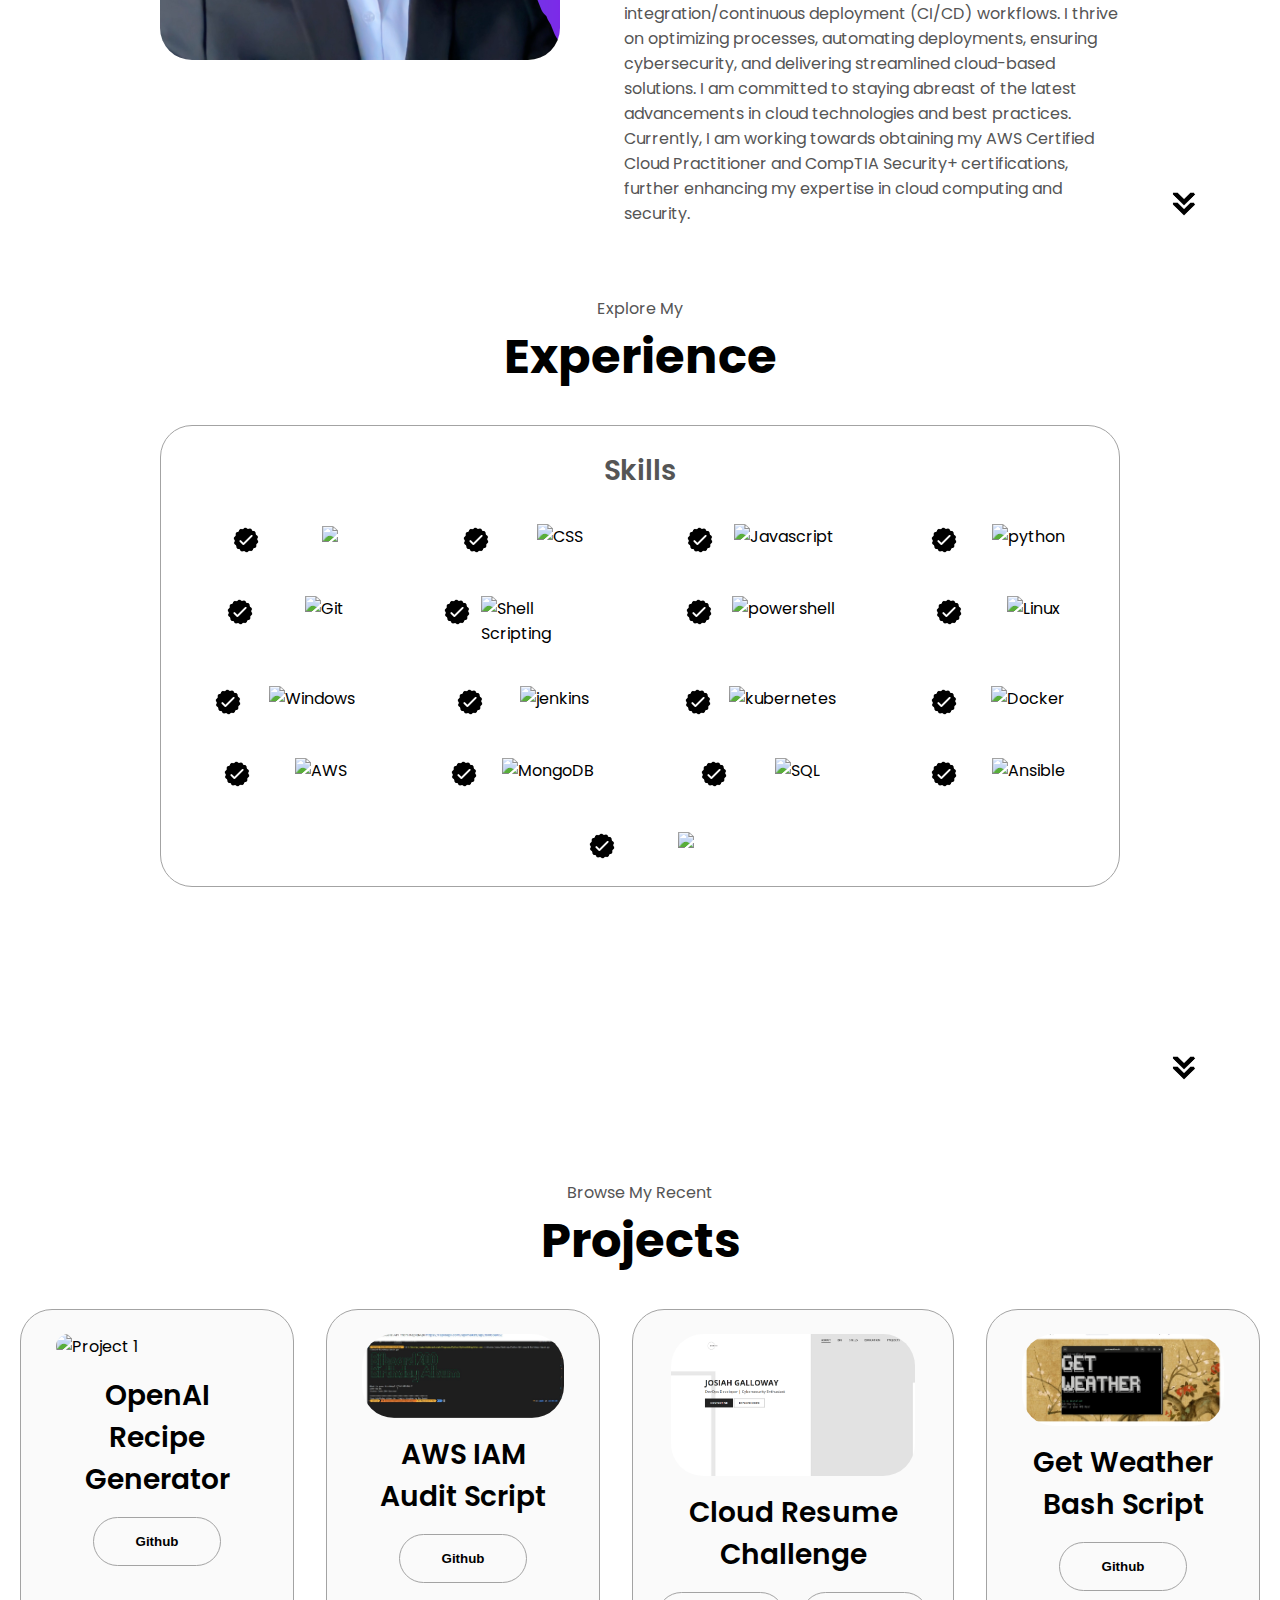
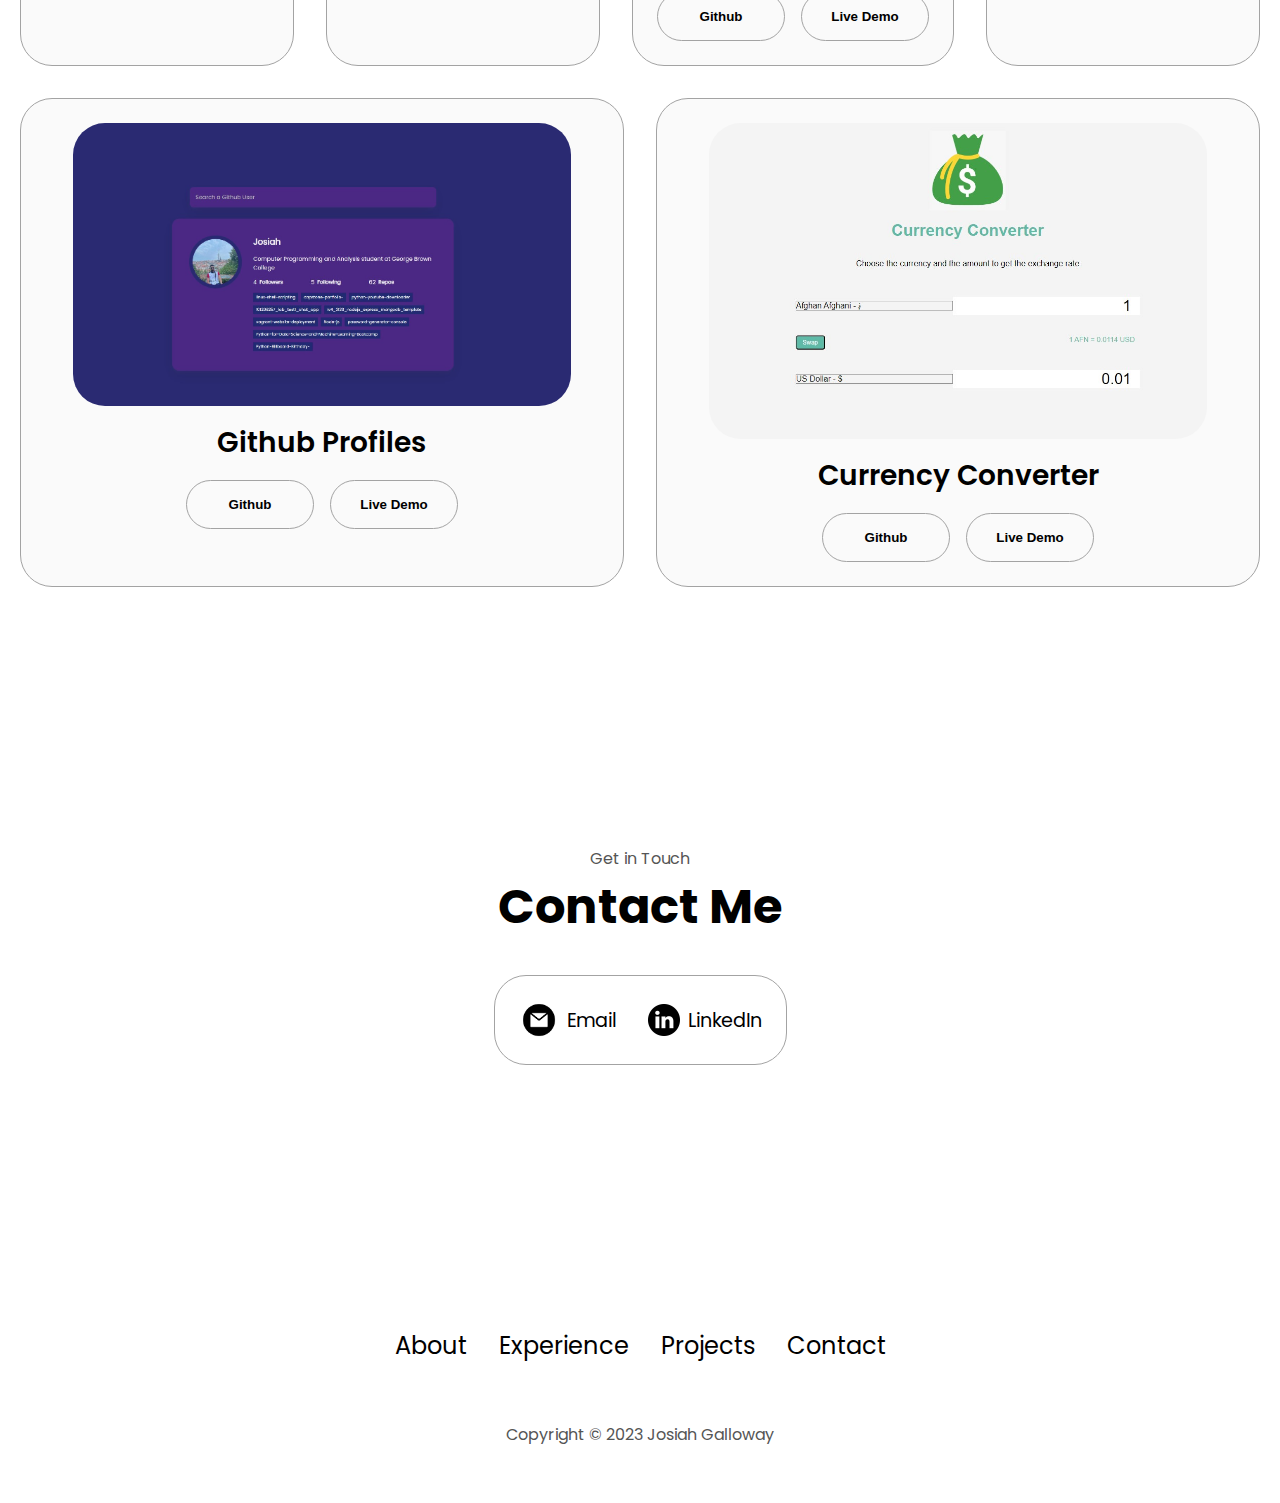
==== commit 7cefa8a3: "Changed project" ====
--- a/site/index.html
+++ b/site/index.html
@@ -59,14 +59,6 @@
             Contact Info
           </button>
         </div>
-        <div align="center">
-          <a style="margin-left: 10px;"  target="_blank" href="https://tryhackme.com/p/joe37">
-            <img src="https://tryhackme-badges.s3.amazonaws.com/joe37.png" alt="TryHackMe"></a>
-           </div>
-           
-           <div align="center">
-
-
         <div id="socials-container">
           <img
             src="./assets/linkedin.png"
@@ -81,12 +73,6 @@
             class="icon"
             onclick="location.href='https://github.com/josiah34'"
           />
-          <img
-          src="./assets/medium.png"
-          alt="My Medium profile"
-          class="icon"
-          onclick="location.href='https://medium.com/@josiah.galloway'"
-        />
         </div>
       </div>
     </section>
@@ -416,12 +402,12 @@
               />
             </div>
             <h2 class="experience-sub-title project-title">
-              Python Billboard Birthday
+              AWS IAM Audit Script
             </h2>
             <div class="btn-container">
               <button
                 class="btn btn-color-2 project-btn"
-                onclick="location.href='https://github.com/josiah34/Python-Billboard-Birthday-'"
+                onclick="location.href='https://github.com/josiah34/AWS_IAM_Audit_Script'"
               >
                 Github
               </button>
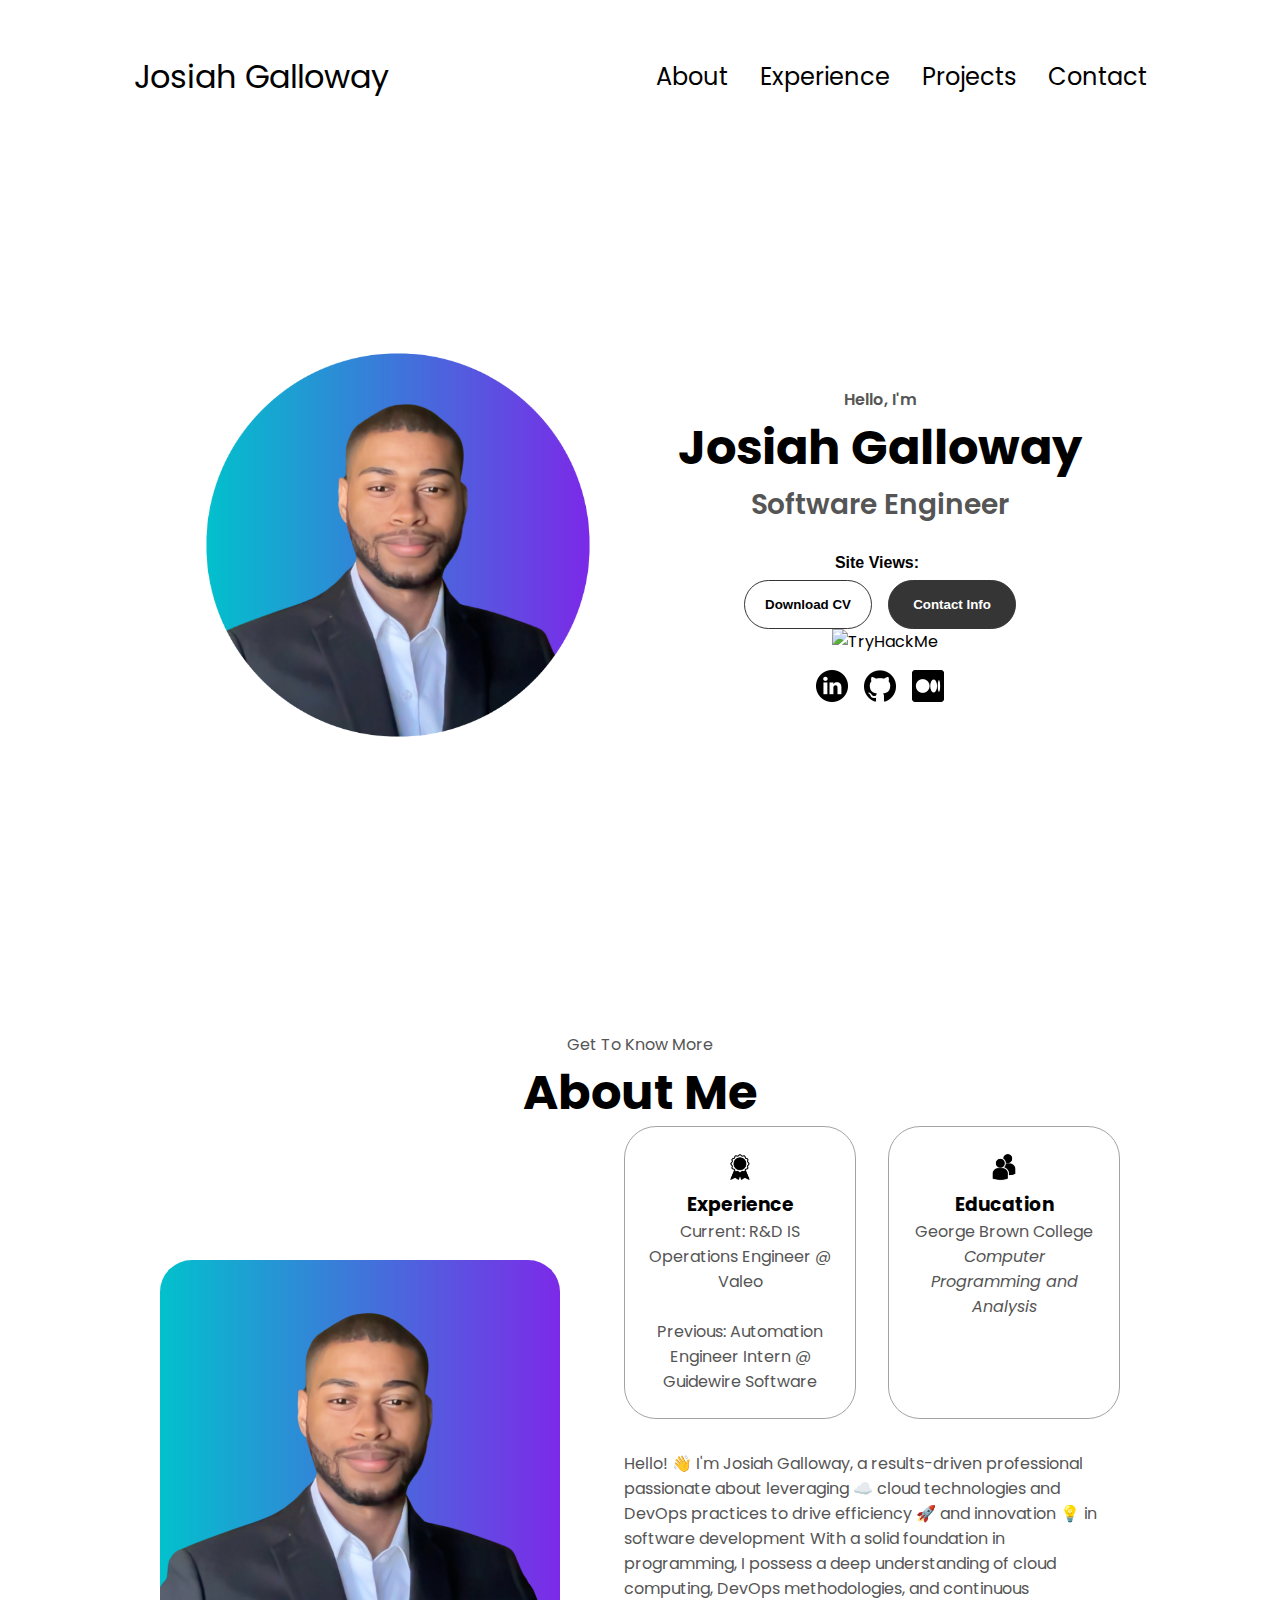
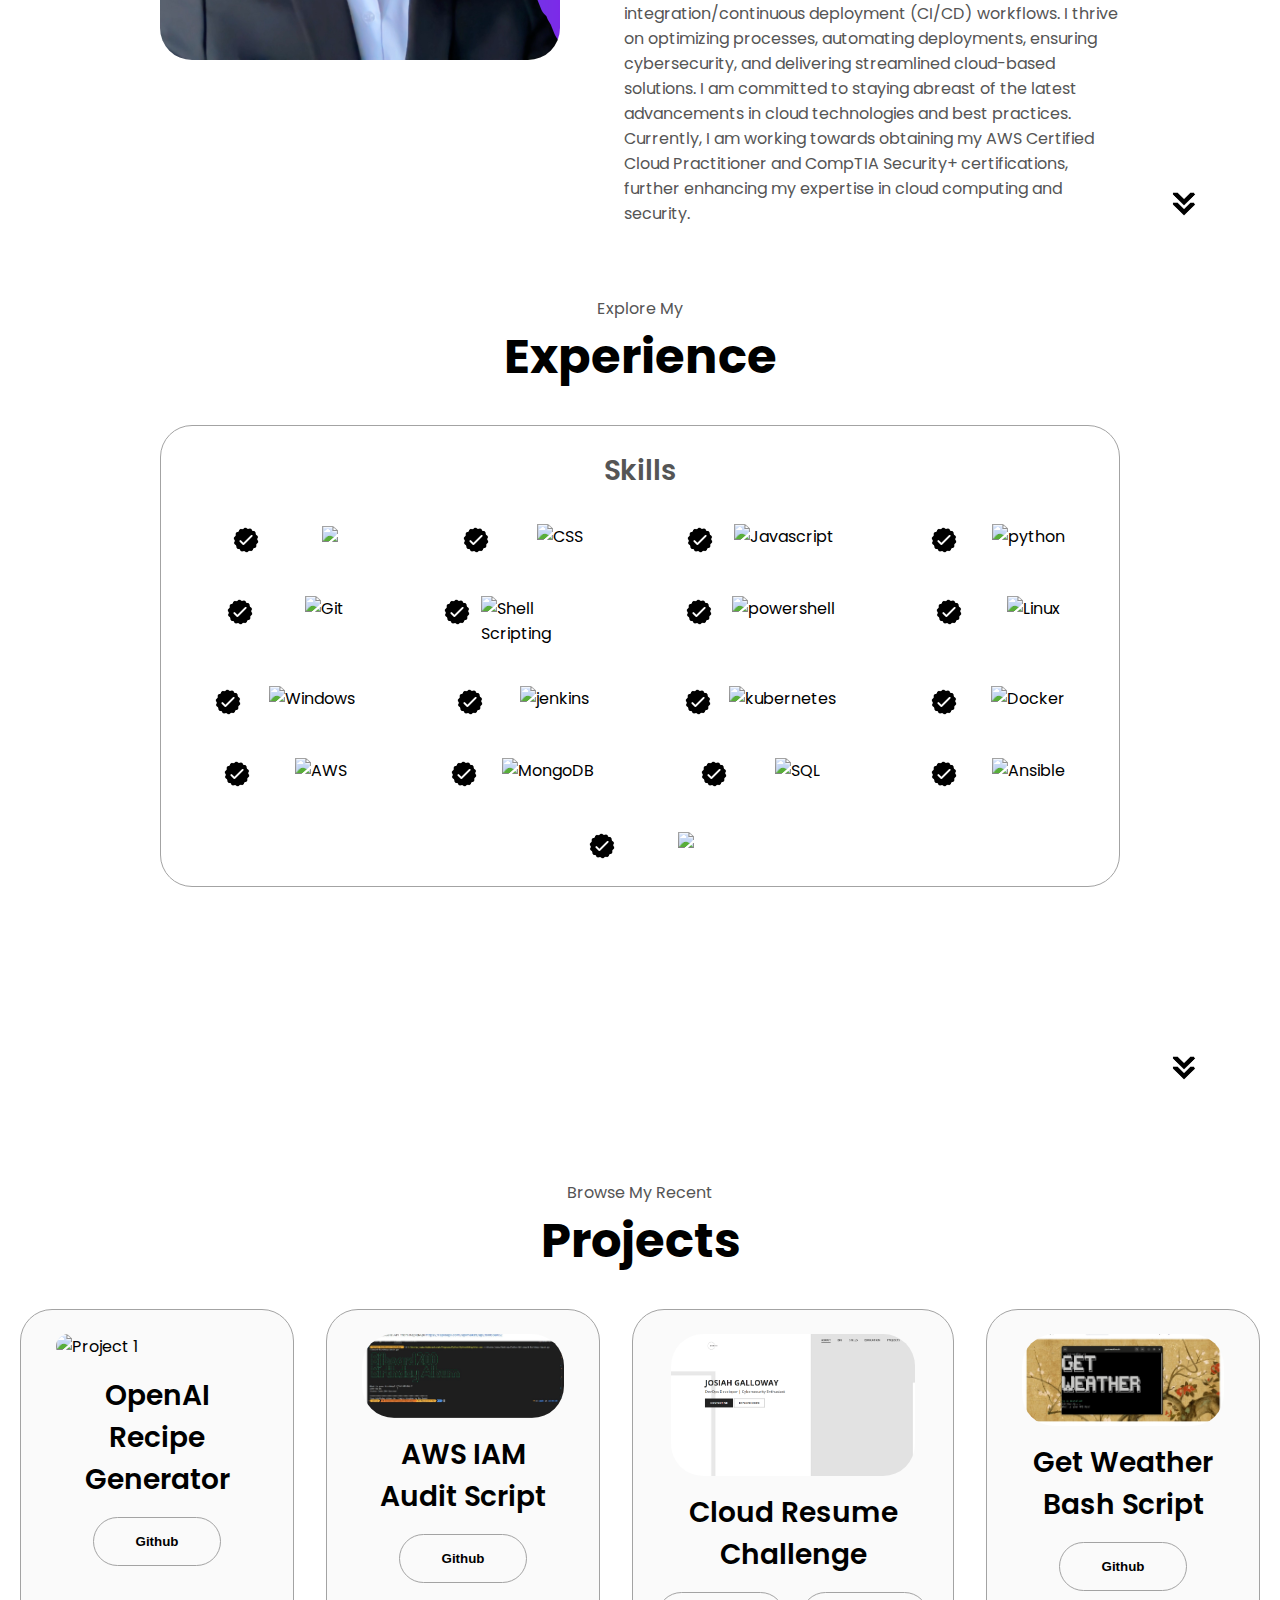
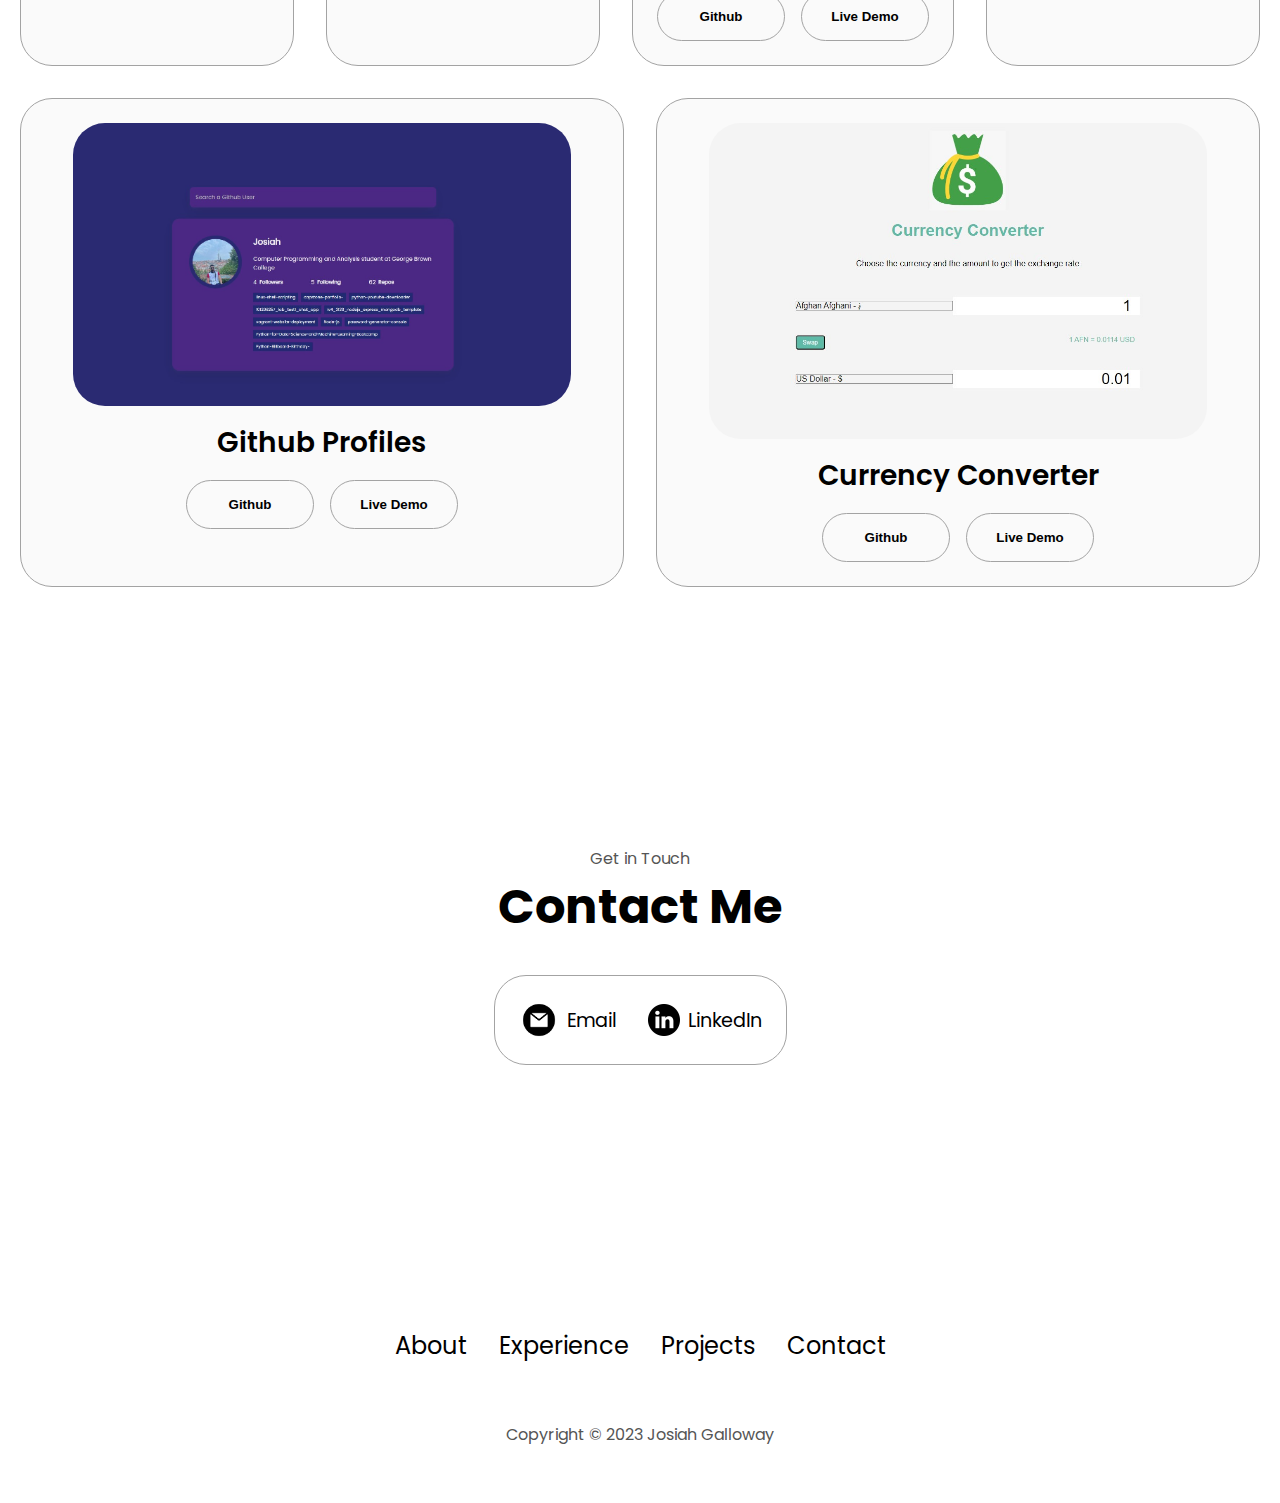
==== commit e08caec7: "Merge branch 'main' of https://github.com/josiah34/cloud-resume-challenge" ====
--- a/site/index.html
+++ b/site/index.html
@@ -59,6 +59,14 @@
             Contact Info
           </button>
         </div>
+        <div align="center">
+          <a style="margin-left: 10px;"  target="_blank" href="https://tryhackme.com/p/joe37">
+            <img src="https://tryhackme-badges.s3.amazonaws.com/joe37.png" alt="TryHackMe"></a>
+           </div>
+           
+           <div align="center">
+
+
         <div id="socials-container">
           <img
             src="./assets/linkedin.png"
@@ -73,6 +81,12 @@
             class="icon"
             onclick="location.href='https://github.com/josiah34'"
           />
+          <img
+          src="./assets/medium.png"
+          alt="My Medium profile"
+          class="icon"
+          onclick="location.href='https://medium.com/@josiah.galloway'"
+        />
         </div>
       </div>
     </section>
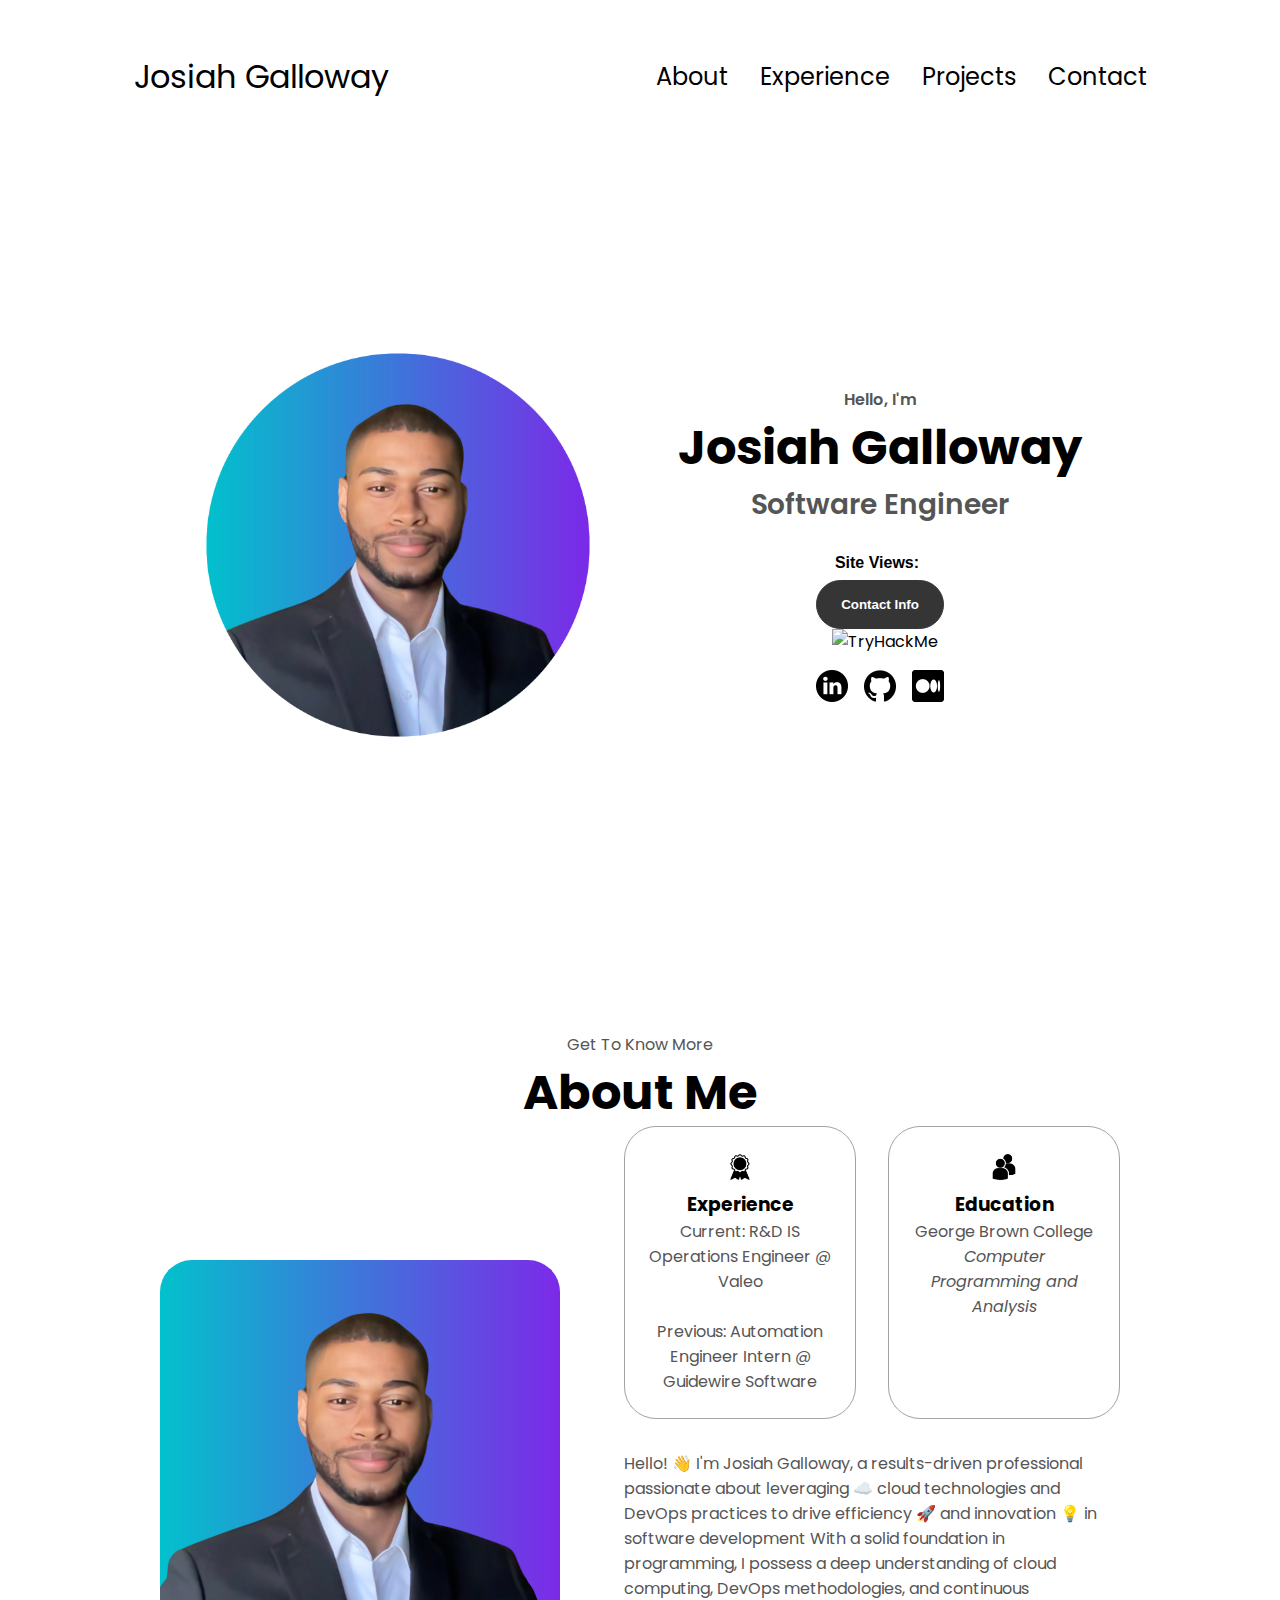
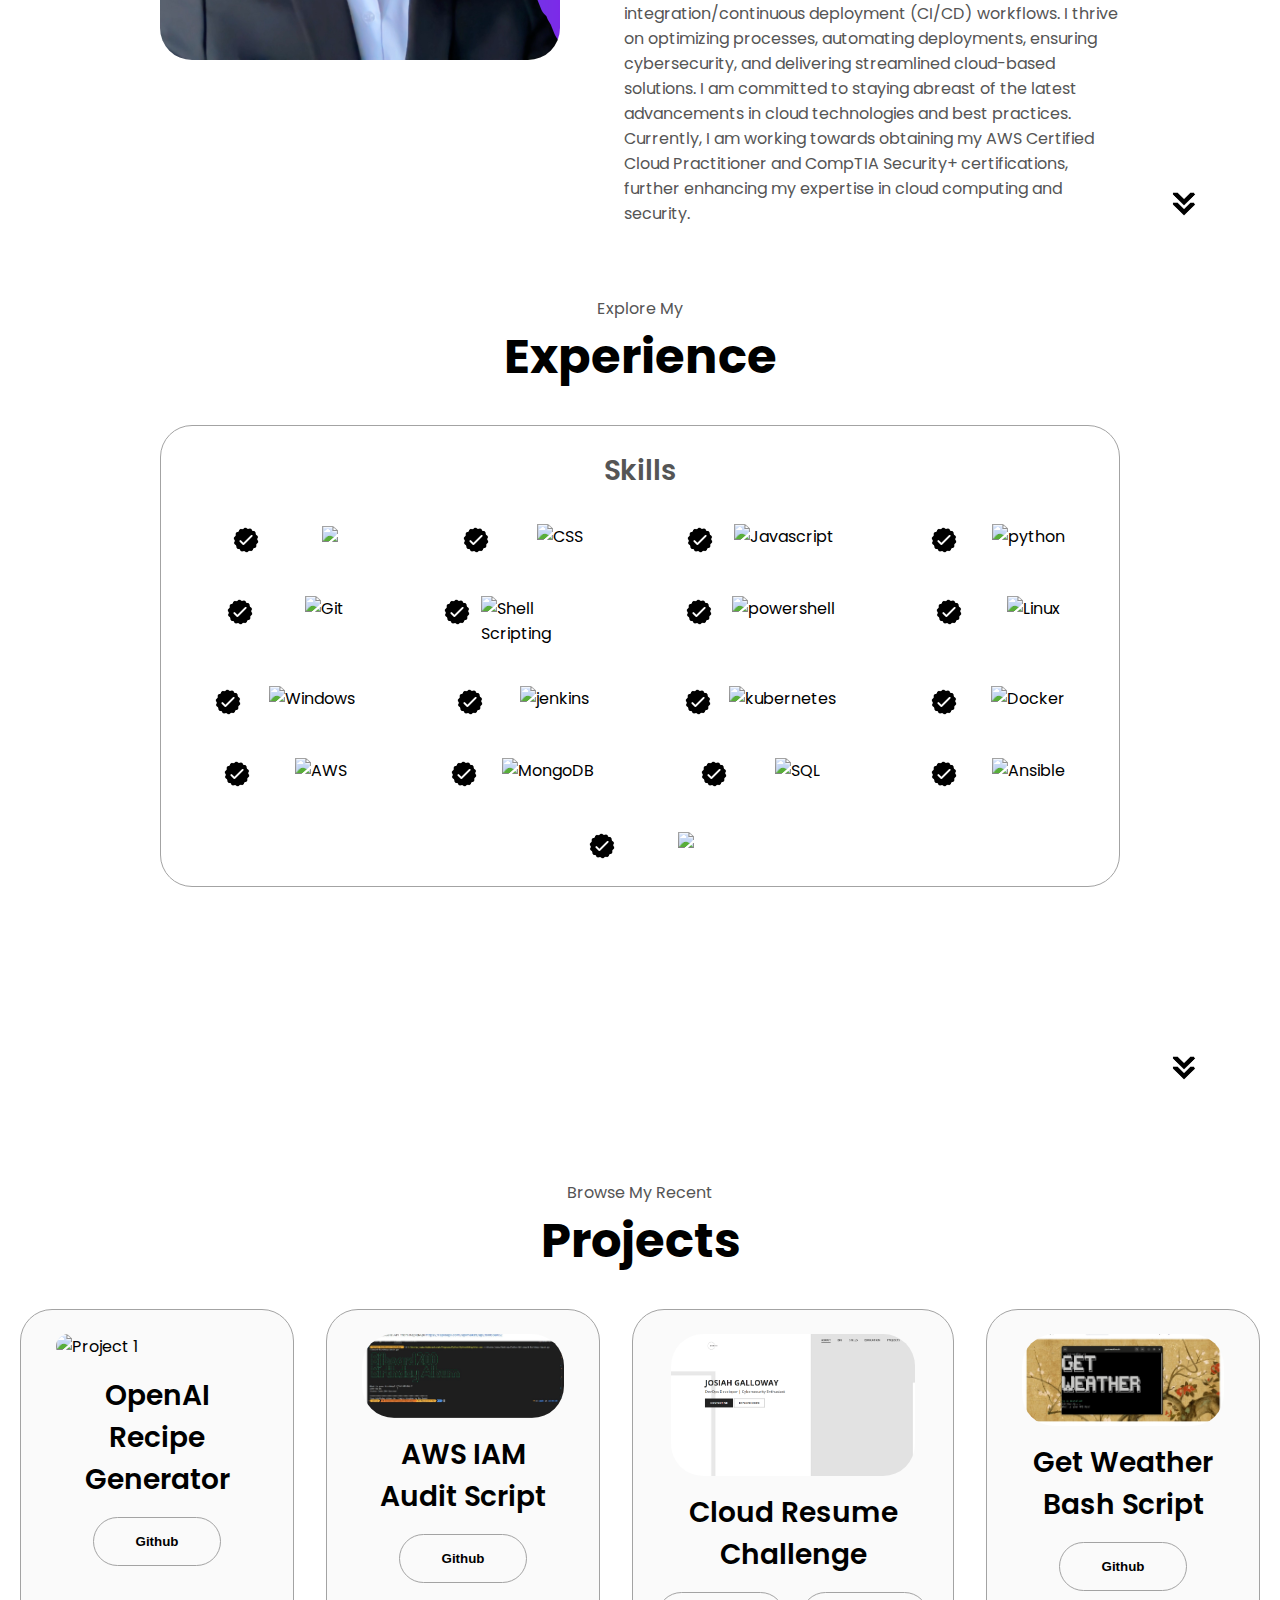
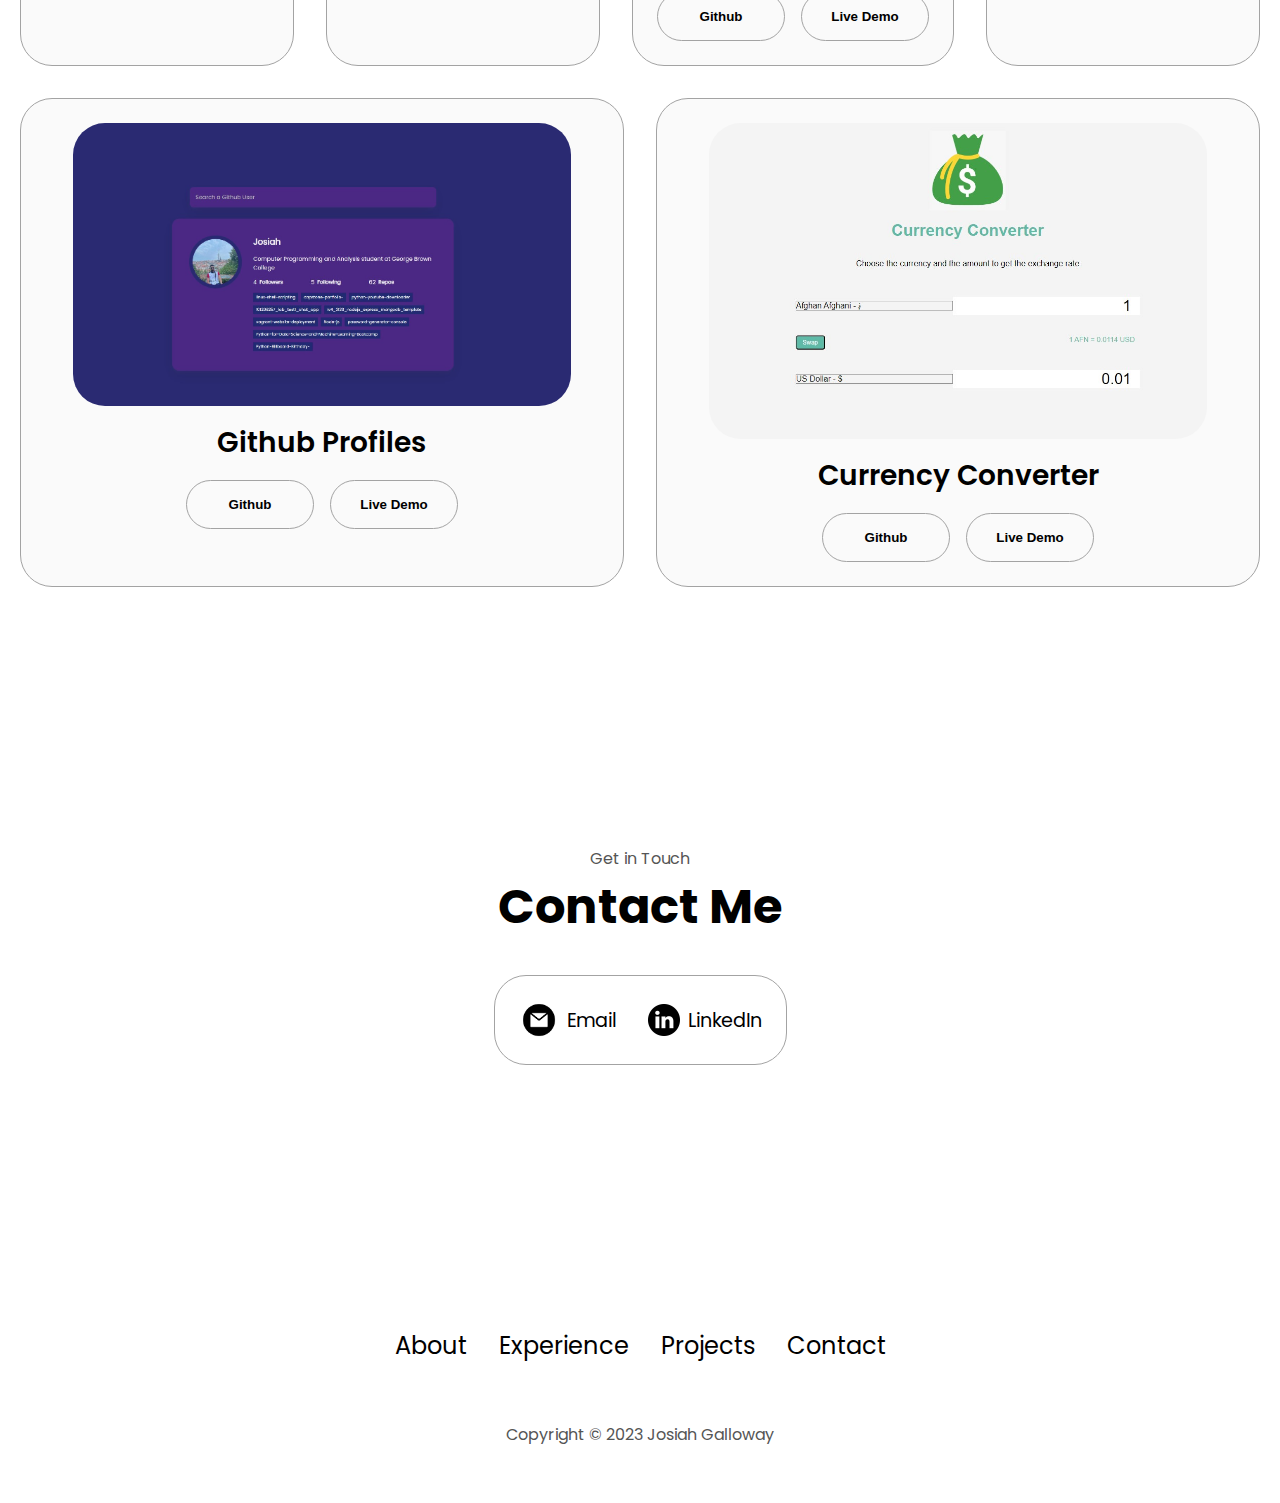
==== commit ef103808: "Removed Download CV link" ====
--- a/site/index.html
+++ b/site/index.html
@@ -49,12 +49,12 @@
           <span class="counter-value"></span>
         </div>
         <div class="btn-container">
-          <button
+          <!-- <button
             class="btn btn-color-2"
-            onclick="window.open('https://www.dropbox.com/scl/fi/fxc3a1c28f8362hb5xcag/josiah-galloway-resume.pdf?rlkey=epfnj9c751w9txnkxycjwd8m3&dl=0')"
+            onclick="window.open('')"
           >
             Download CV
-          </button>
+          </button> -->
           <button class="btn btn-color-1" onclick="location.href='./#contact'">
             Contact Info
           </button>
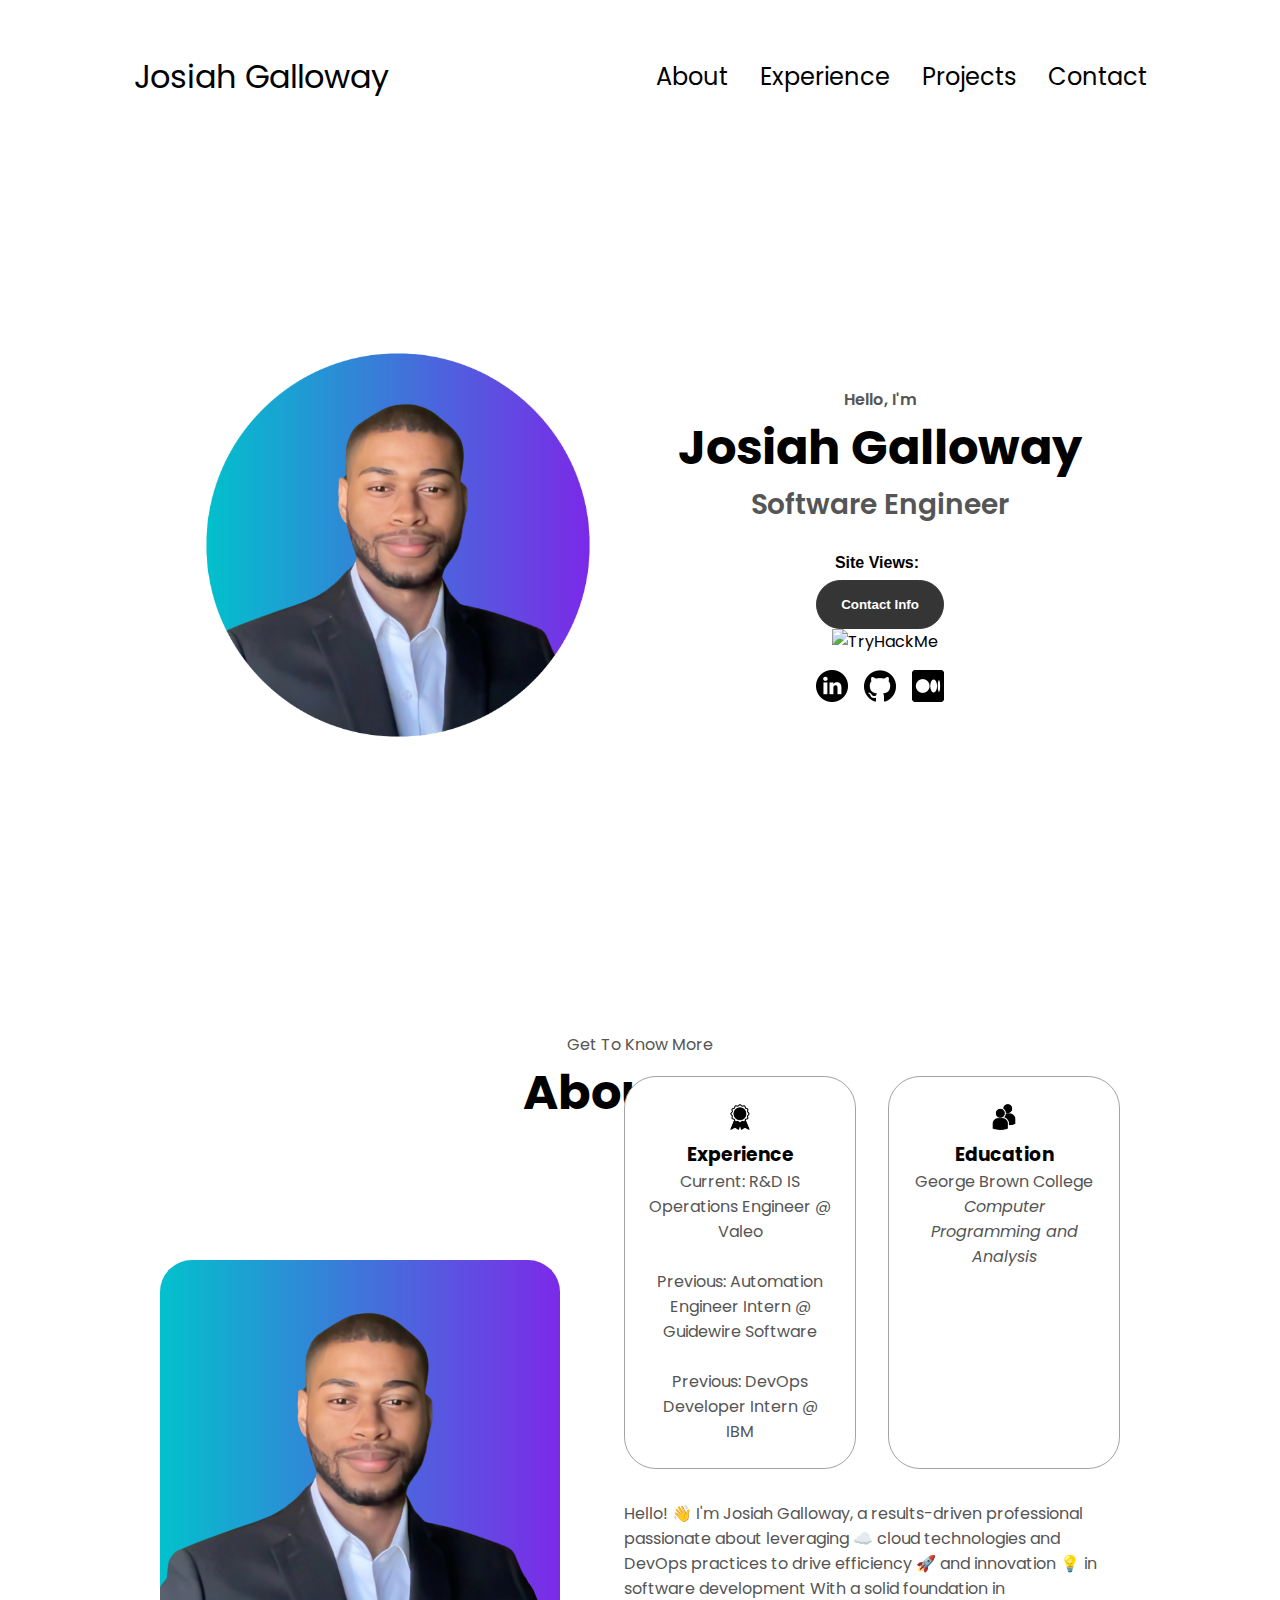
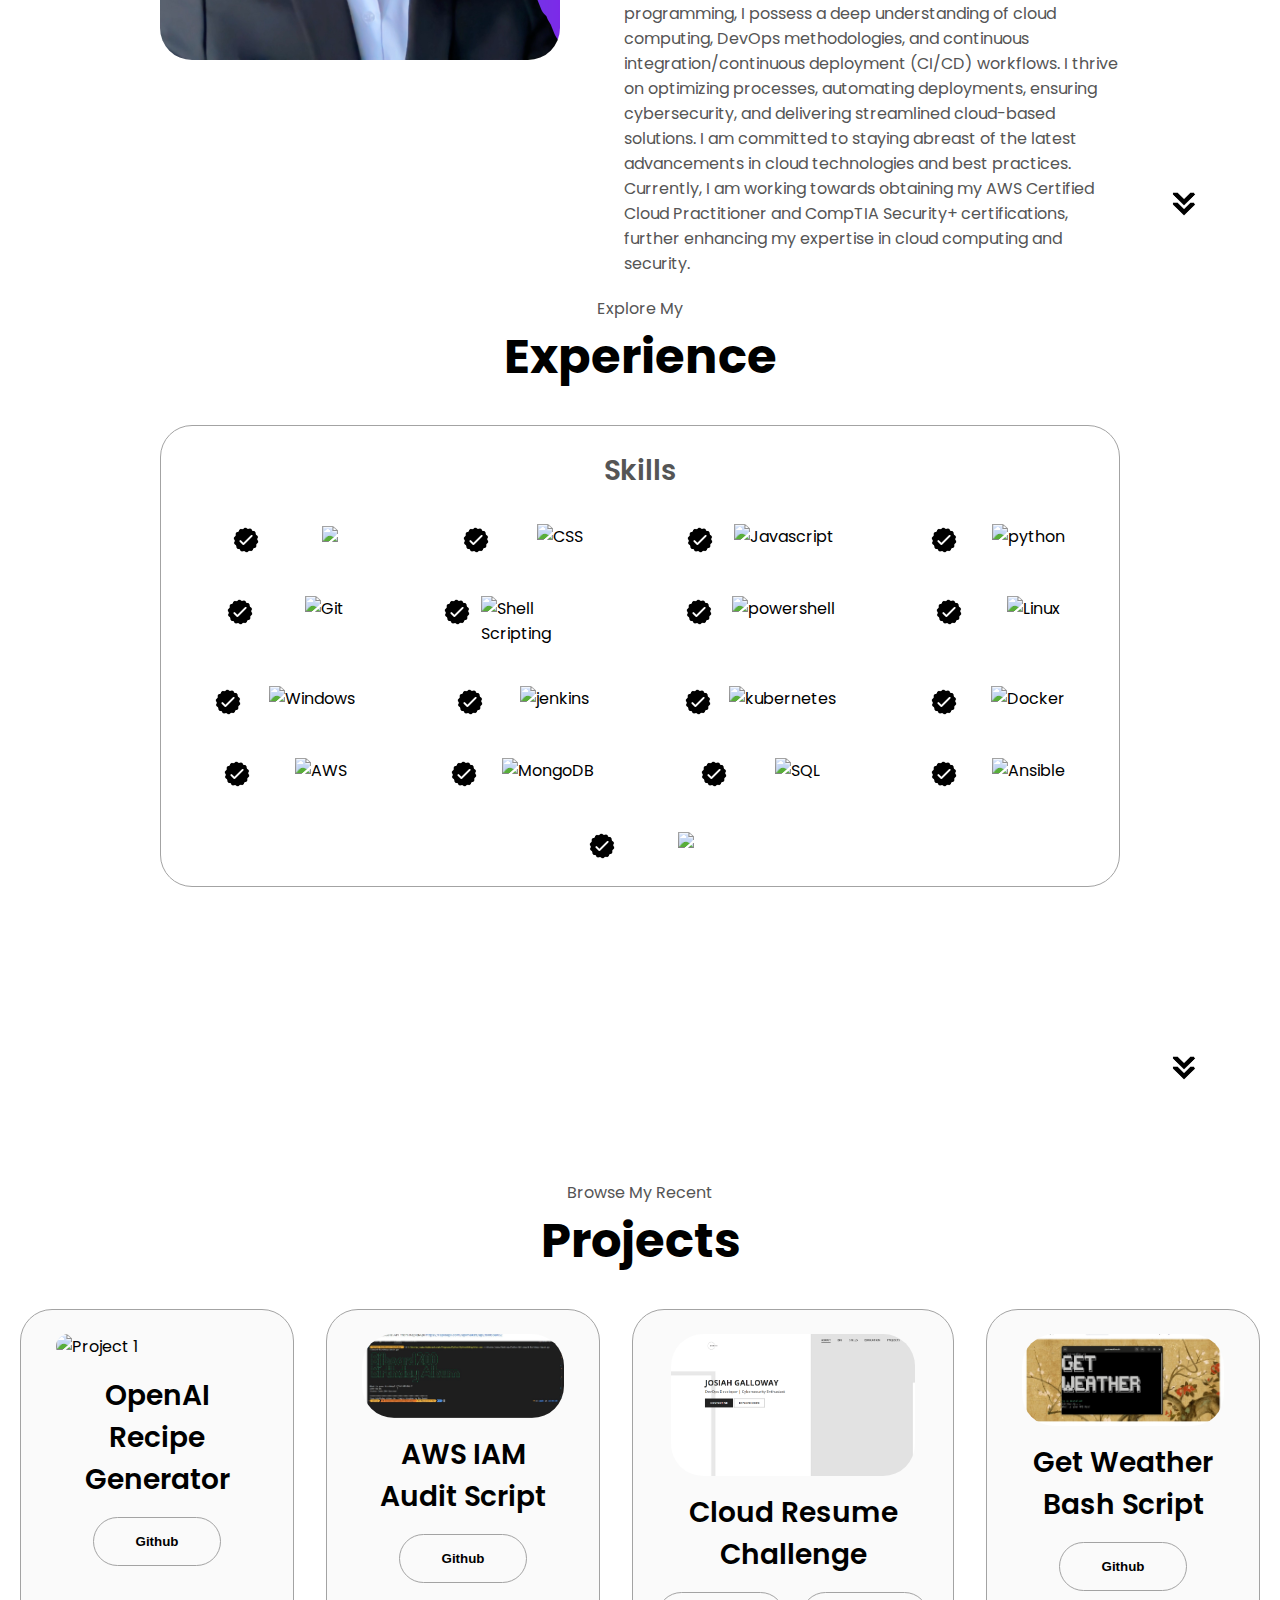
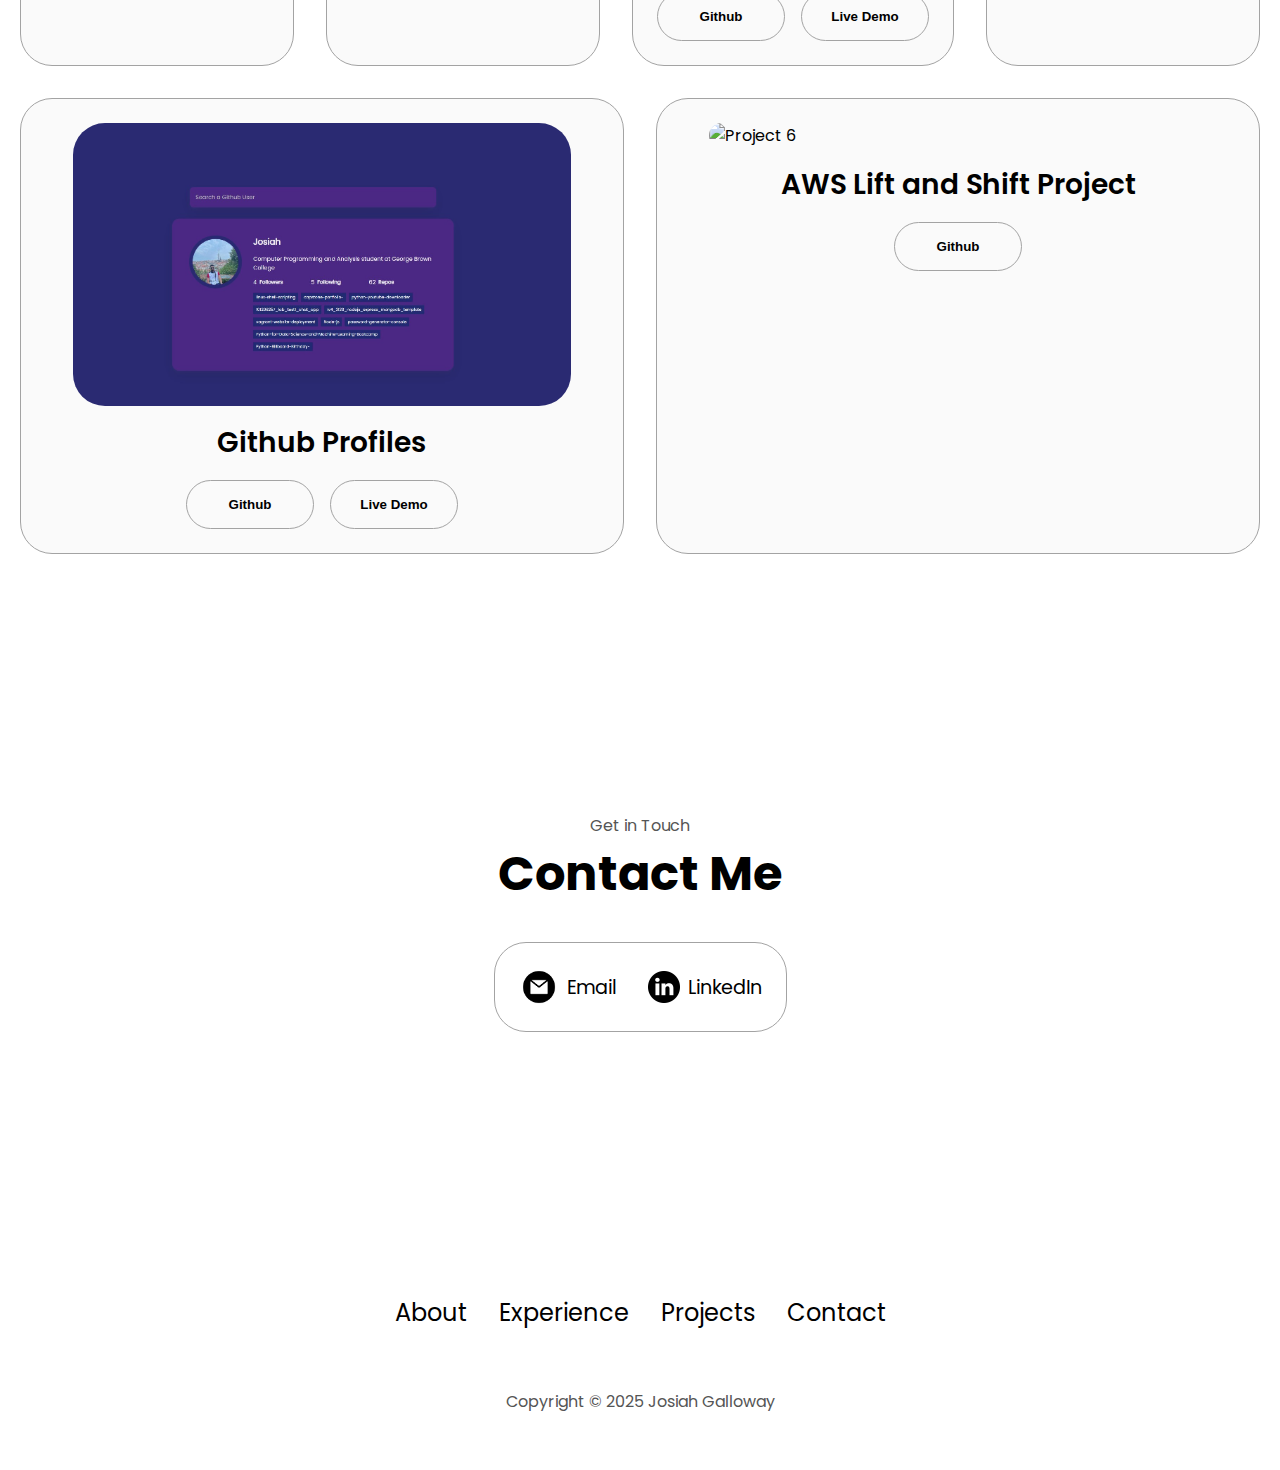
==== commit 6b97ab51: "added aws project" ====
--- a/site/index.html
+++ b/site/index.html
@@ -113,6 +113,8 @@
               <p>Current: R&D IS Operations Engineer @ Valeo</p>
               <br />
               <p>Previous: Automation Engineer Intern @ Guidewire Software</p>
+              <br />
+              <p>Previous: DevOps Developer Intern @ IBM</p>
             </div>
             <div class="details-container">
               <img
@@ -512,26 +514,20 @@
           <div class="details-container color-container">
             <div class="article-container">
               <img
-                src="./assets/currency-converter.jpg"
+                src="./assets/life-and-shift-gif.gif"
                 alt="Project 6"
                 class="project-img"
               />
             </div>
             <h2 class="experience-sub-title project-title">
-              Currency Converter
+              AWS Lift and Shift Project
             </h2>
             <div class="btn-container">
               <button
                 class="btn btn-color-2 project-btn"
-                onclick="location.href='https://github.com/josiah34/currency-exchange'"
+                onclick="location.href='https://github.com/josiah34/aws-lift-shift'"
               >
                 Github
-              </button>
-              <button
-                class="btn btn-color-2 project-btn"
-                onclick="location.href='https://josiah34.github.io/currency-exchange/'"
-              >
-                Live Demo
               </button>
             </div>
           </div>
@@ -581,7 +577,7 @@
           </ul>
         </div>
       </nav>
-      <p>Copyright &#169; 2023 Josiah Galloway</p>
+      <p>Copyright &#169; 2025 Josiah Galloway</p>
     </footer>
     <script src="script.js"></script>
     <script src="counter.js"></script>
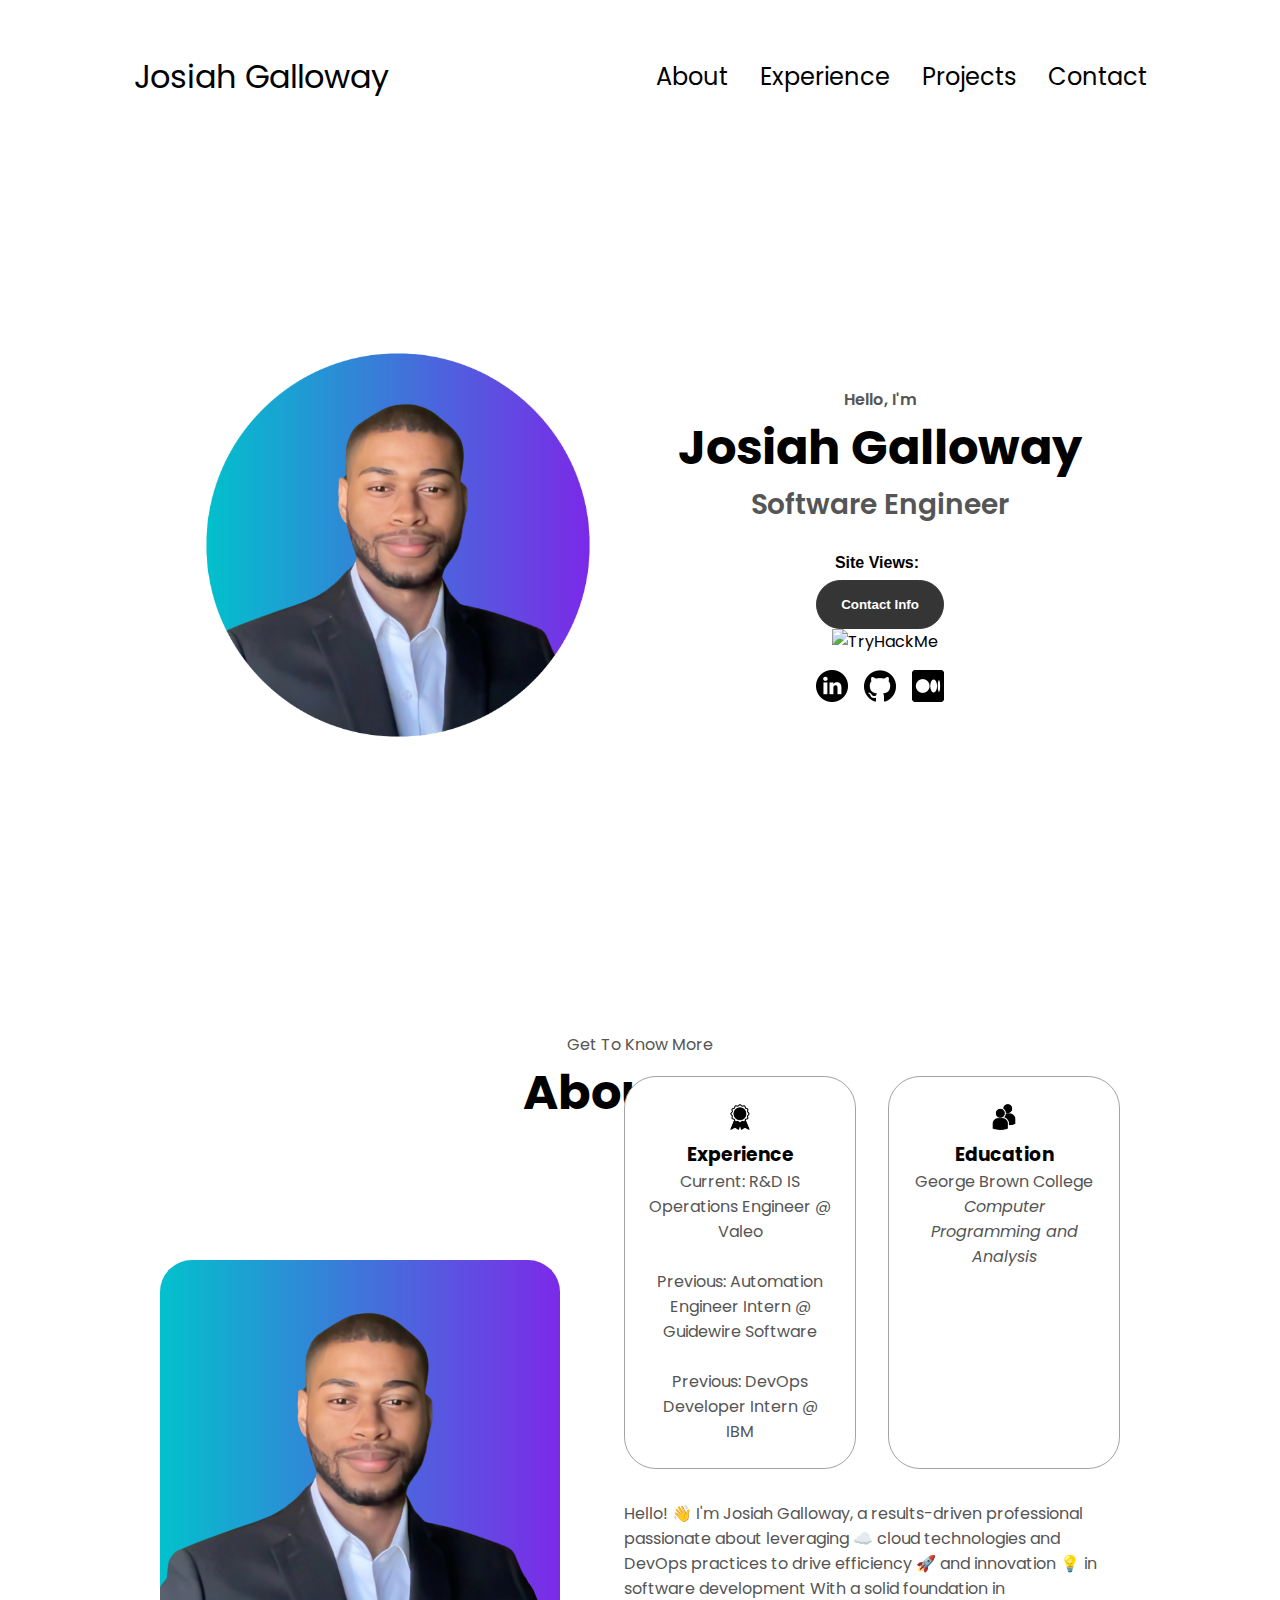
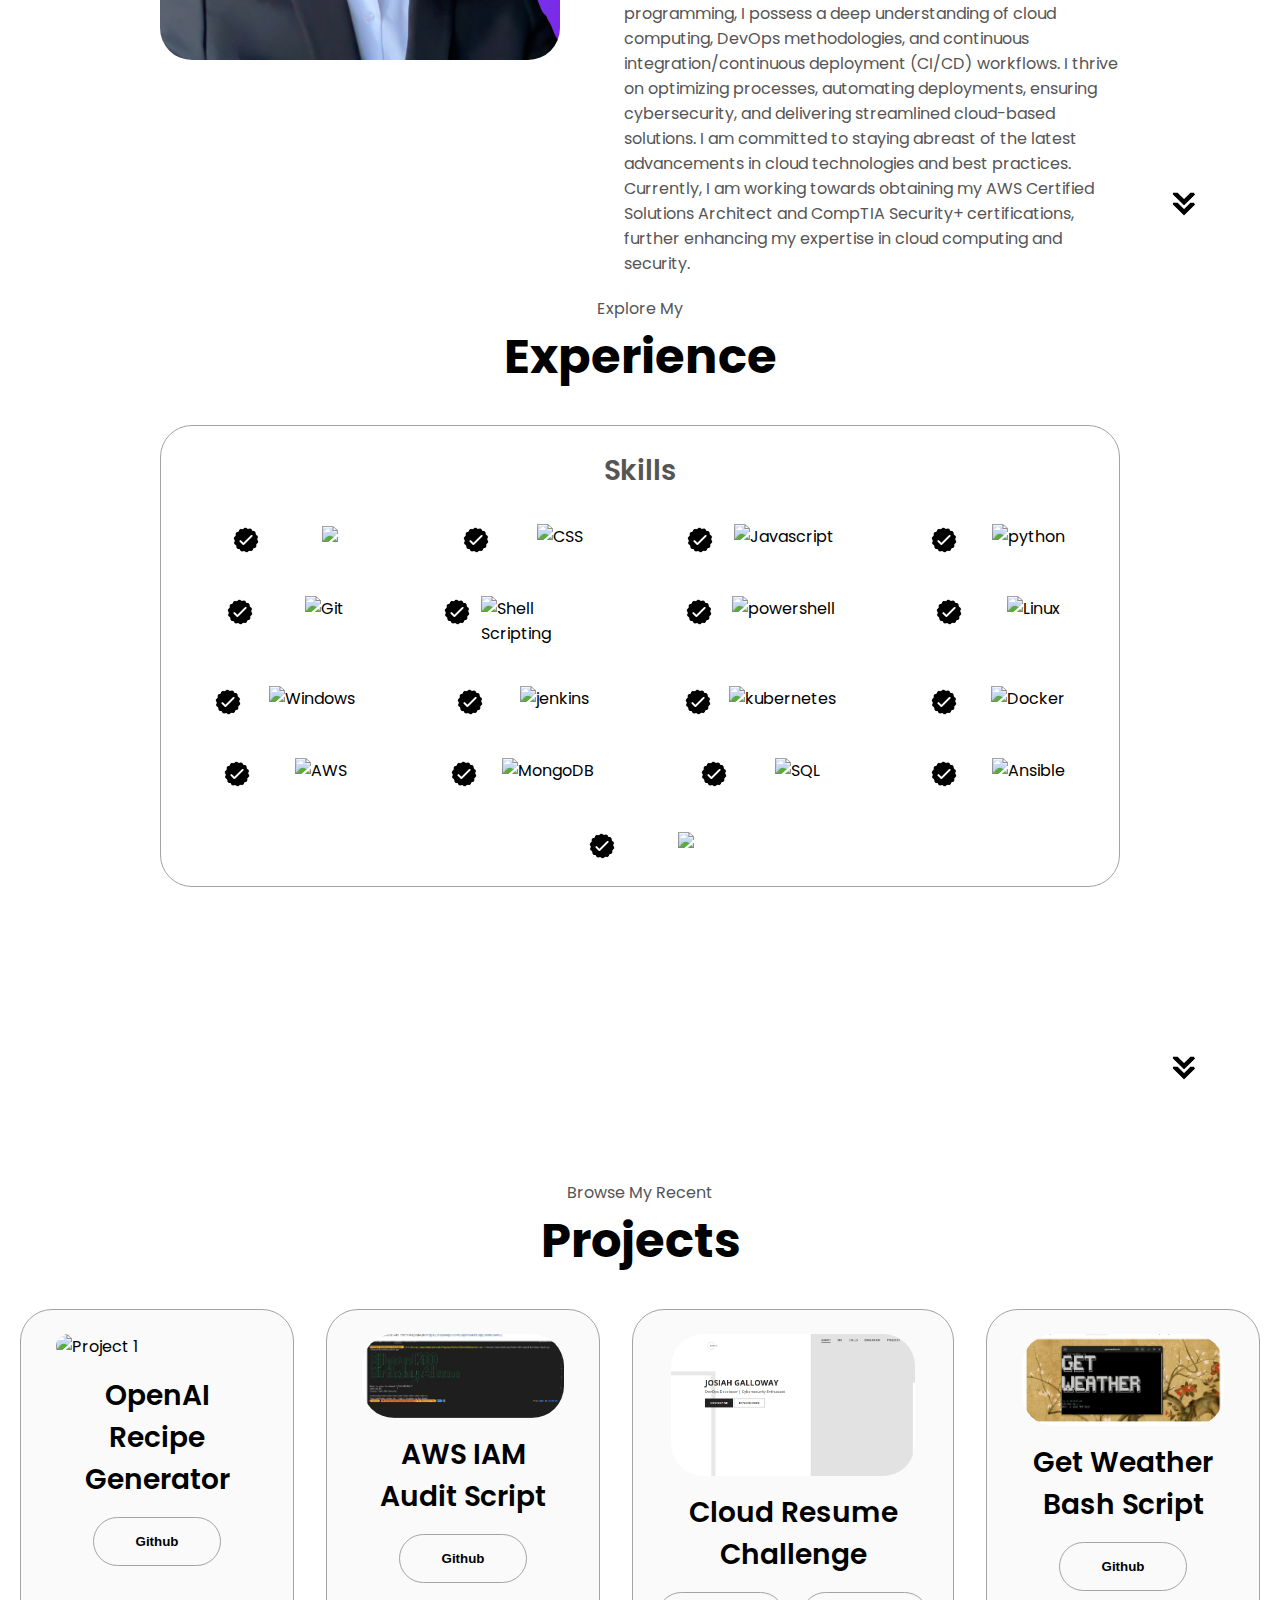
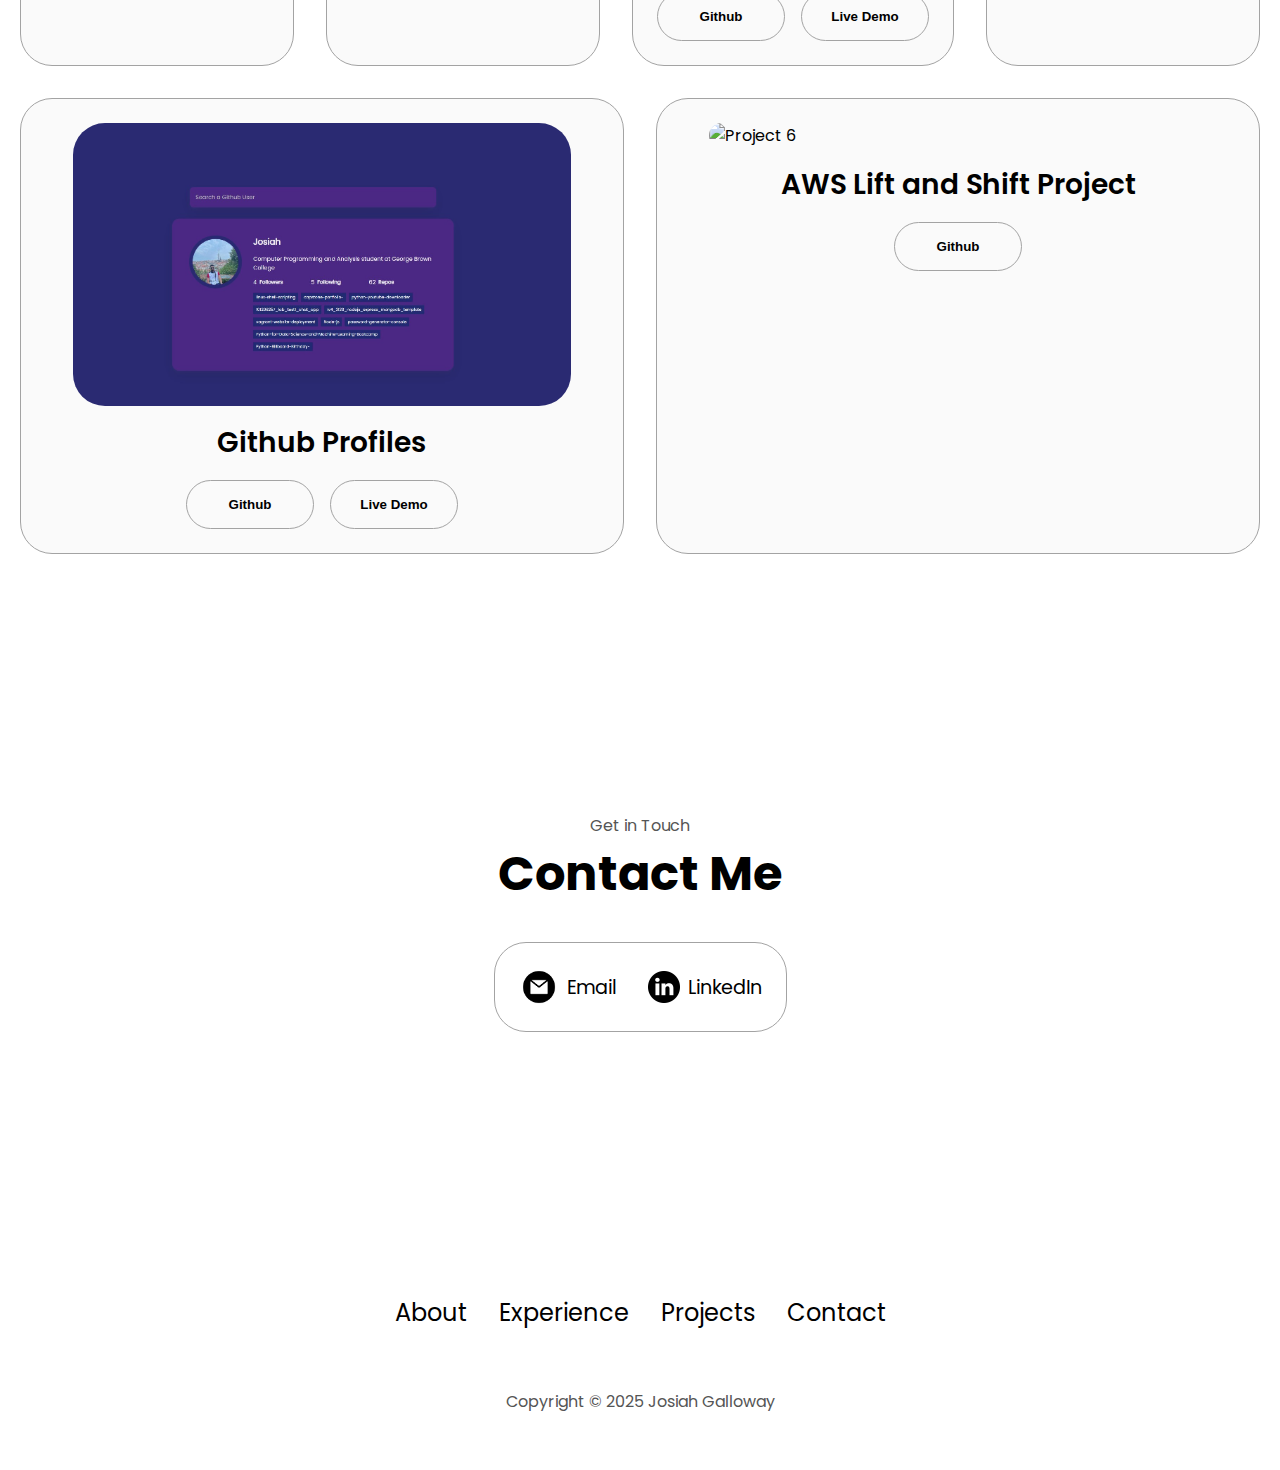
==== commit b56b9b55: "description change" ====
--- a/site/index.html
+++ b/site/index.html
@@ -133,7 +133,7 @@
 
               With a solid foundation in programming, I possess a deep understanding of cloud computing, DevOps methodologies, and continuous integration/continuous deployment (CI/CD) workflows. I thrive on optimizing processes, automating deployments, ensuring cybersecurity, and delivering streamlined cloud-based solutions.
               
-              I am committed to staying abreast of the latest advancements in cloud technologies and best practices. Currently, I am working towards obtaining my AWS Certified Cloud Practitioner and CompTIA Security+ certifications, further enhancing my expertise in cloud computing and security.
+              I am committed to staying abreast of the latest advancements in cloud technologies and best practices. Currently, I am working towards obtaining my AWS Certified Solutions Architect and CompTIA Security+ certifications, further enhancing my expertise in cloud computing and security.
               
           </div>
         </div>
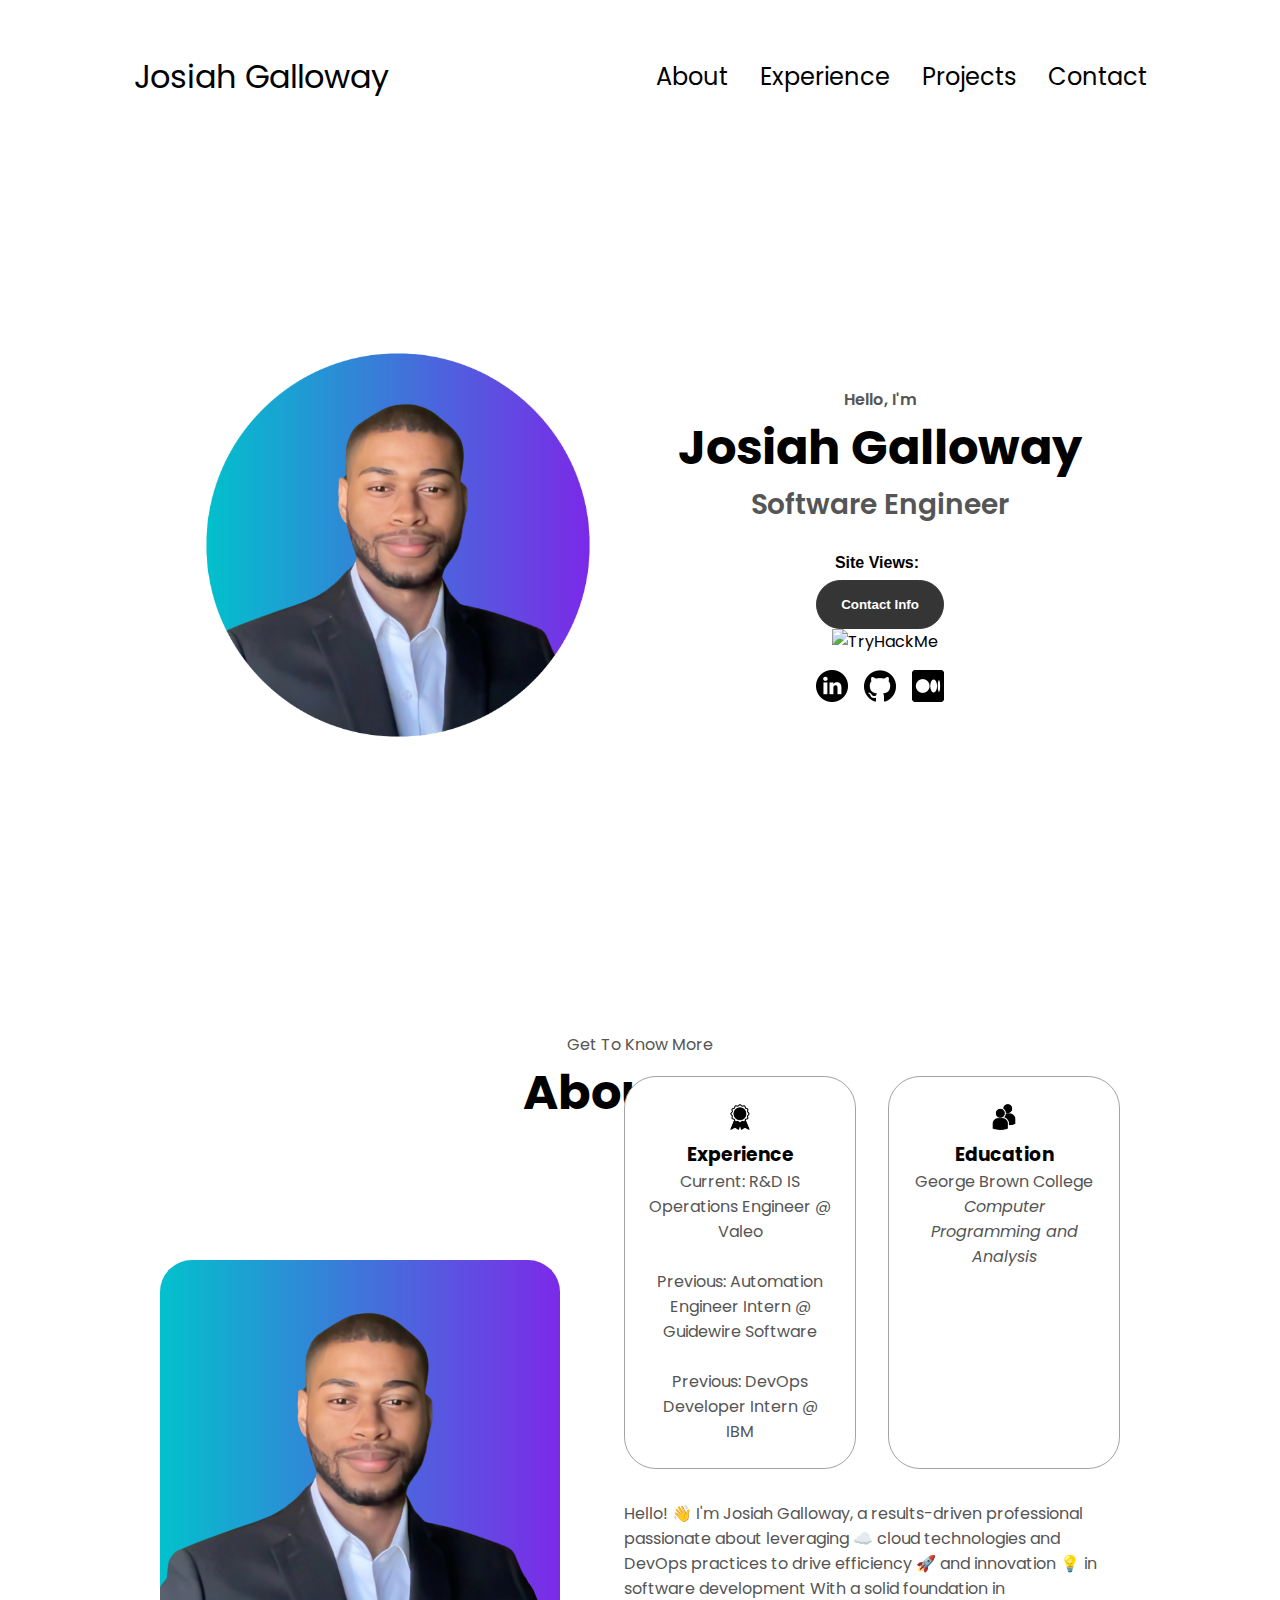
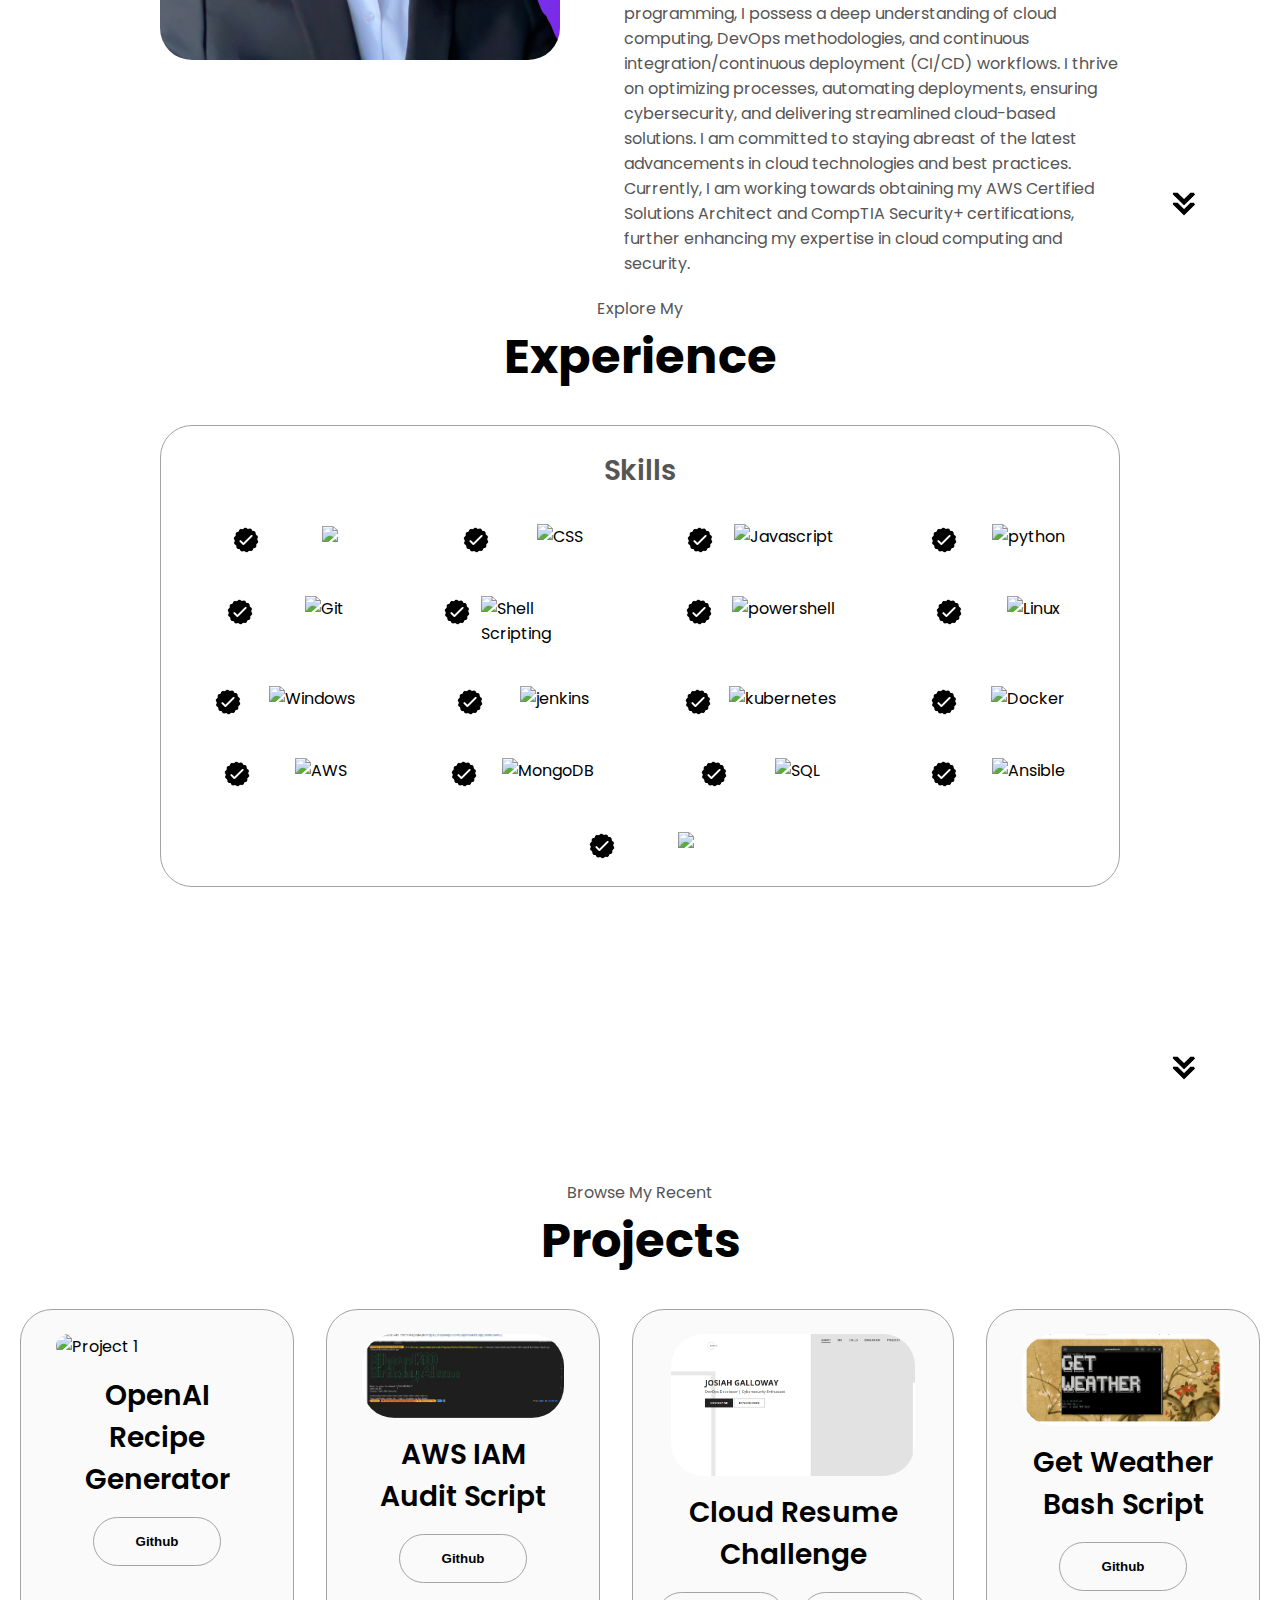
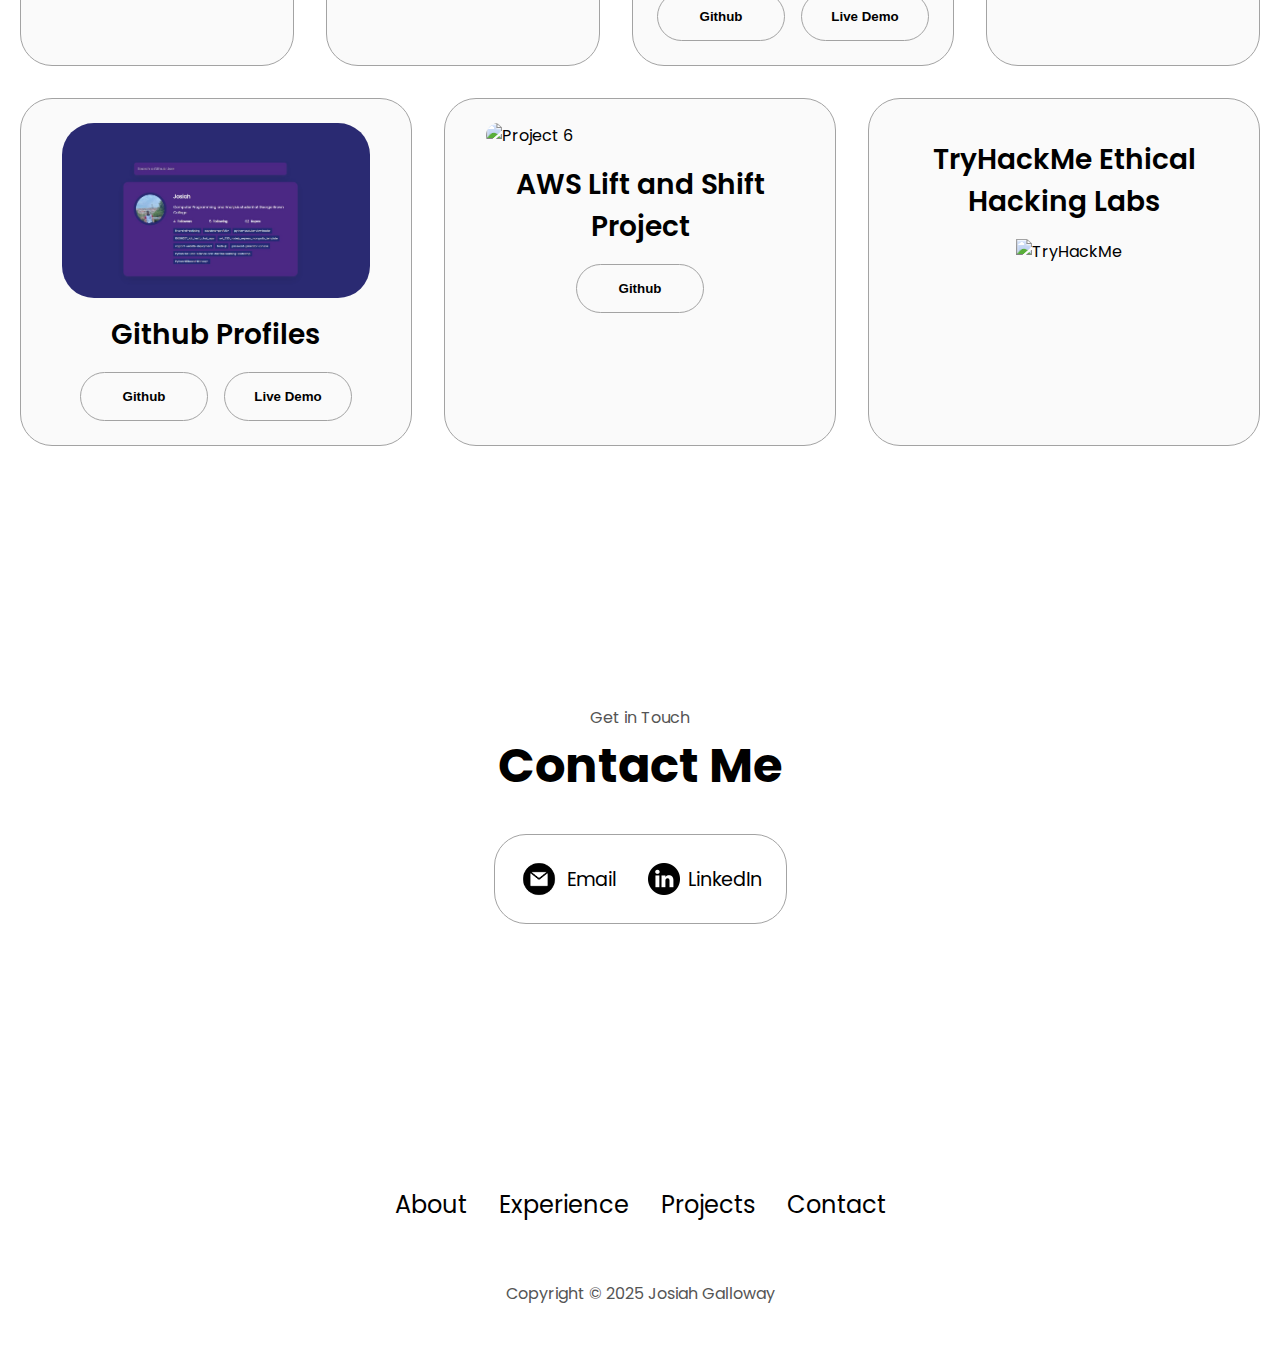
==== commit e3a3cd04: "Added TryHackMe in projects" ====
--- a/site/index.html
+++ b/site/index.html
@@ -531,6 +531,18 @@
               </button>
             </div>
           </div>
+          <div class="details-container color-container">
+
+            <h2 class="experience-sub-title project-title">
+              TryHackMe Ethical Hacking Labs
+            </h2>
+            <div class="btn-container">
+              <div align="center">
+                <a style="margin-left: 10px;"  target="_blank" href="https://tryhackme.com/p/joe37">
+                  <img src="https://tryhackme-badges.s3.amazonaws.com/joe37.png" alt="TryHackMe"></a>
+                 </div>
+            </div>
+          </div>
         </div>
       </div>
       <img
